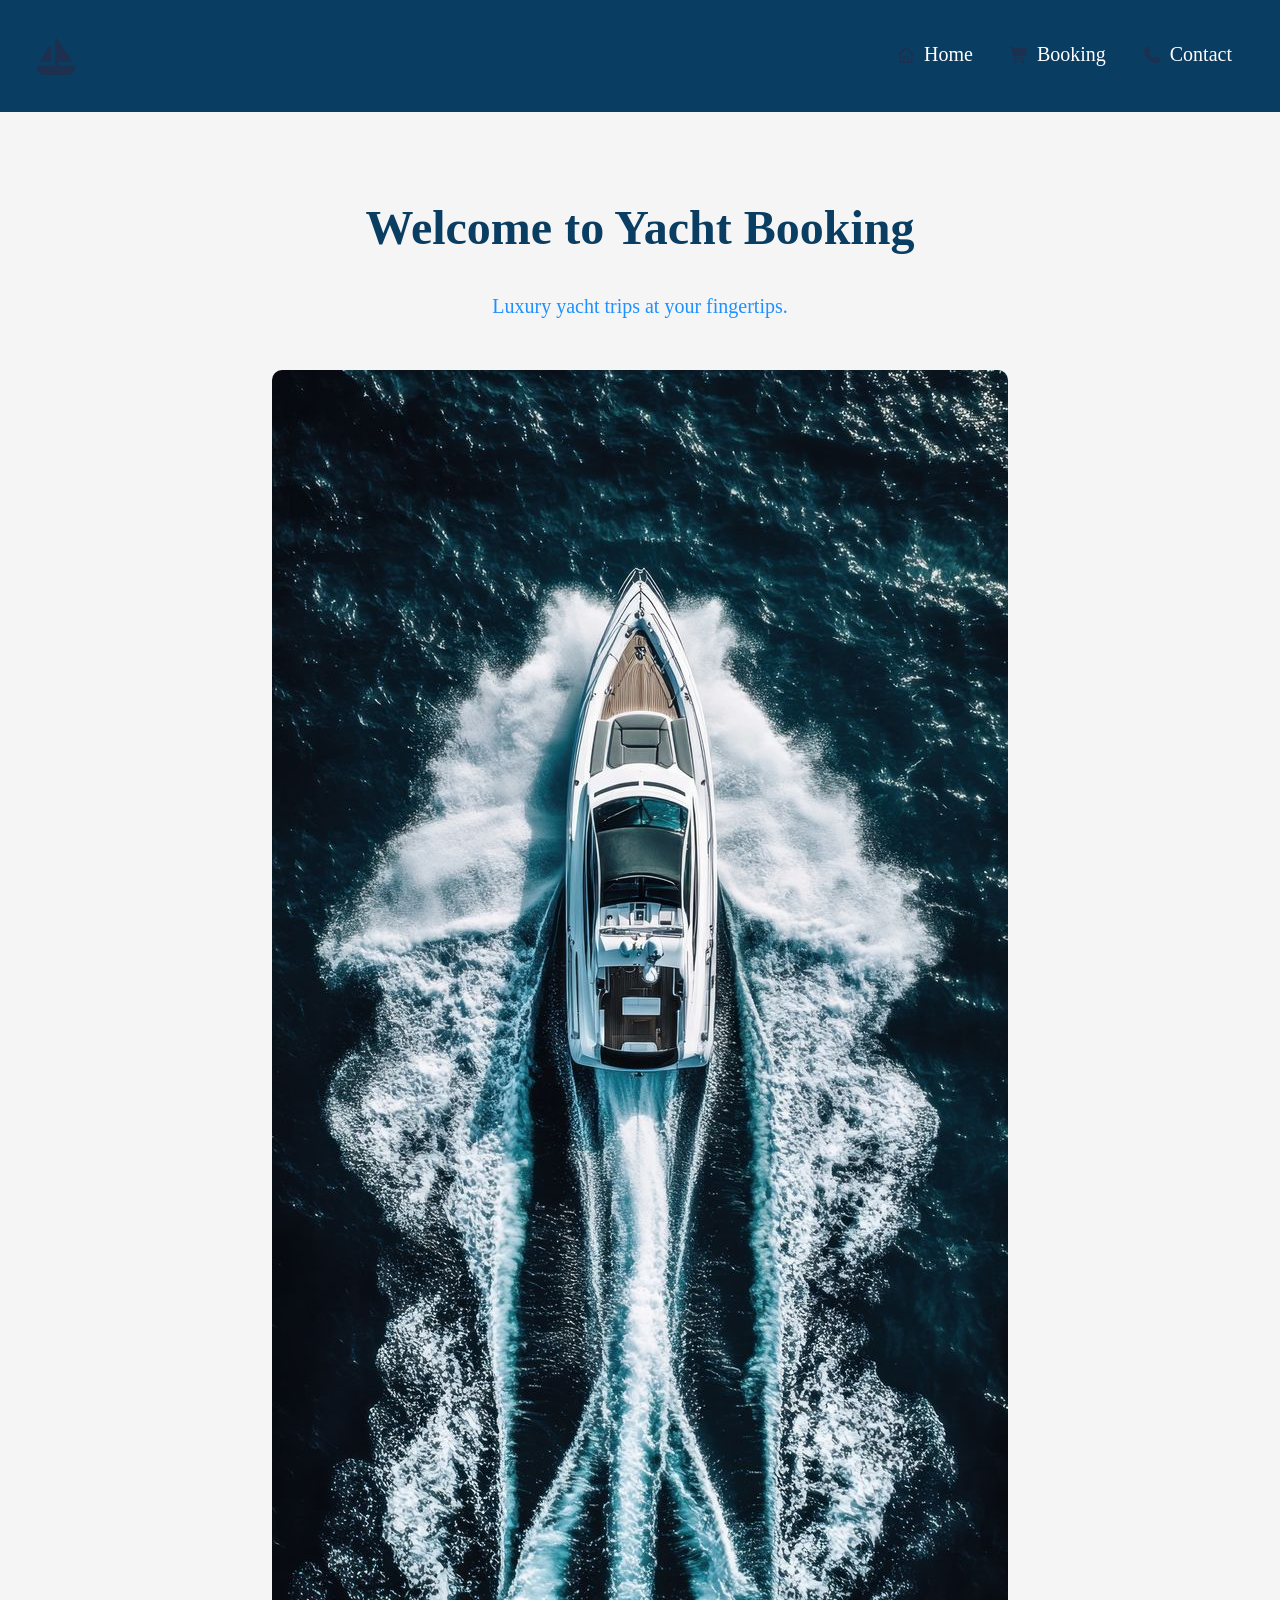
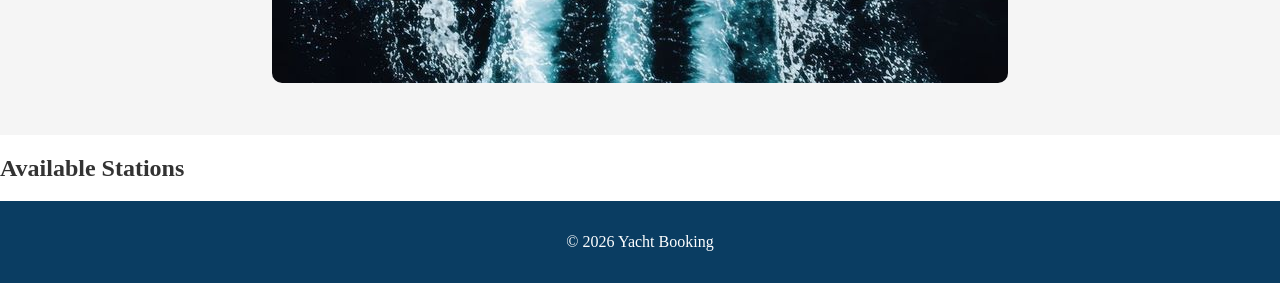
==== pages/index.html @ 6f2e545e "Project structure update: - Created index.html with header, hero, footer - Linked custom fonts, icon" ====
<!--Github link-->

<!doctype html>
<html lang="en">
  <head>
    <meta charset="UTF-8" />
    <meta name="viewport" content="width=device-width, initial-scale=1.0" />
    <title>Yacht Booking</title>
    <!-- სტილები -->
    <link rel="stylesheet" href="../styles/style.css" />
  </head>
  <body>
    <!-- Header -->
    <header>
      <img src="../assets/icons/ship.png" alt="Logo" class="logo" />
      <nav>
        <a href="../pages/home.html"
          ><img src="../assets/icons/home.png" alt="Home" /> Home</a
        >
        <a href="../pages/booking.html"
          ><img src="../assets/icons/cart.png" alt="Booking" /> Booking</a
        >
        <a href="../pages/contact.html"
          ><img src="../assets/icons/phone.png" alt="Contact" /> Contact</a
        >
      </nav>
    </header>

    <!-- Hero Section -->
    <section class="hero">
      <h1>Welcome to Yacht Booking</h1>
      <p>Luxury yacht trips at your fingertips.</p>
      <img src="../assets/images/main.jpg" alt="Yacht Image" />
    </section>

    <!-- API Data Section -->
    <section>
      <h2>Available Stations</h2>
      <ul id="stations-list"></ul>
    </section>

    <!-- Footer -->
    <footer>
      <p>&copy; 2026 Yacht Booking</p>
    </footer>

    <!-- Scripts -->
    <script src="../scripts/app.js" type="module"></script>
  </body>
</html>
---- styles/style.css ----
:root {
  /* ძირითადი ფერები */
  --color-primary: #0a3d62; /* ღრმა ლურჯი - header/nav */
  --color-secondary: #1e90ff; /* ნათელი ლურჯი - ღილაკები, hover */
  --color-accent: #f39c12; /* ოქროსფერი აქცენტები */
  --color-text: #333333; /* ძირითადი ტექსტი */
  --color-bg: #ffffff; /* ფონის ფერი */
  --color-light: #f5f5f5; /* ღია ნაცრისფერი სექციებისთვის */

  /* ზომები */
  --space-s: 1rem; /* 16px */
  --space-m: 2rem; /* 32px */
  --space-l: 3rem; /* 48px */
  --font-s: 1rem; /* 16px */
  --font-m: 1.25rem; /* 20px */
  --font-l: 3rem; /* 48px */
}

body {
  font-family: "Playfair Display", serif;
  background-color: var(--color-bg);
  color: var(--color-text);
  margin: 0;
  padding: 0;
}

/* Header */
header {
  background-color: var(--color-primary);
  color: var(--color-bg);
  display: flex;
  justify-content: space-between;
  align-items: center;
  padding: var(--space-m);
}

header .logo {
  width: 3rem; /* 48px */
  height: auto;
}

nav a {
  margin: 0 var(--space-s);
  text-decoration: none;
  font-size: var(--font-m);
  color: var(--color-bg);
  display: inline-flex;
  align-items: center;
  transition: color 0.3s;
}

nav a img {
  width: 1.25rem; /* 20px */
  height: 1.25rem;
  margin-right: 0.5rem;
}

nav a:hover {
  color: var(--color-accent);
}

/* Hero Section */
.hero {
  background-color: var(--color-light);
  text-align: center;
  padding: var(--space-l) var(--space-m);
}

.hero h1 {
  color: var(--color-primary);
  font-size: var(--font-l);
}

.hero p {
  color: var(--color-secondary);
  font-size: var(--font-m);
}

.hero img {
  max-width: 100%;
  margin-top: var(--space-m);
  border-radius: 0.625rem; /* 10px */
}

/* Footer */
footer {
  background-color: var(--color-primary);
  color: var(--color-bg);
  text-align: center;
  padding: var(--space-s);
  font-size: var(--font-s);
}
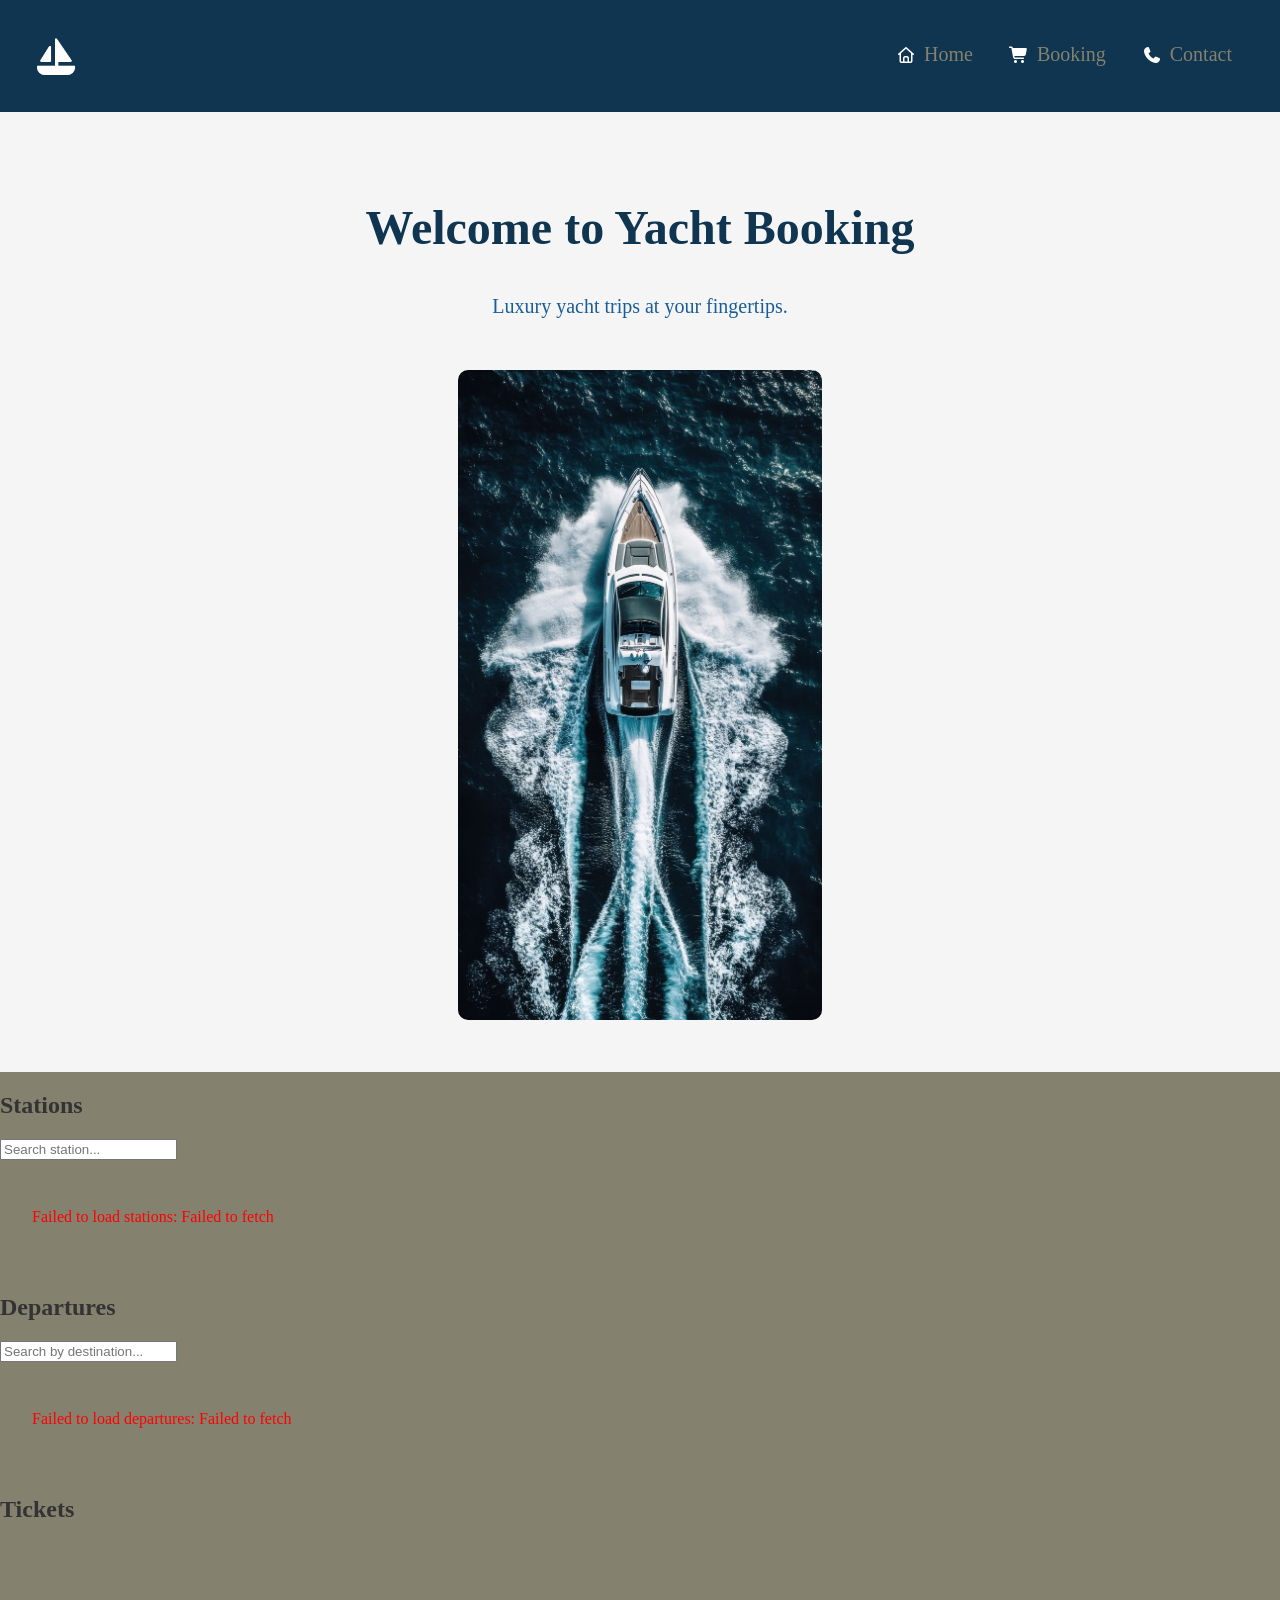
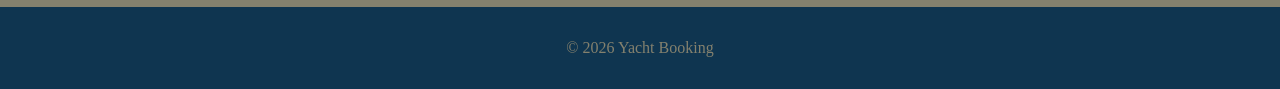
==== commit 0a4c308f: "Updated navigation and page styles: - Changed header background color - Adjusted body background col" ====
--- a/pages/index.html
+++ b/pages/index.html
@@ -1,12 +1,9 @@
-<!--Github link-->
-
 <!doctype html>
 <html lang="en">
   <head>
     <meta charset="UTF-8" />
     <meta name="viewport" content="width=device-width, initial-scale=1.0" />
     <title>Yacht Booking</title>
-    <!-- სტილები -->
     <link rel="stylesheet" href="../styles/style.css" />
   </head>
   <body>
@@ -14,15 +11,15 @@
     <header>
       <img src="../assets/icons/ship.png" alt="Logo" class="logo" />
       <nav>
-        <a href="../pages/home.html"
-          ><img src="../assets/icons/home.png" alt="Home" /> Home</a
-        >
-        <a href="../pages/booking.html"
-          ><img src="../assets/icons/cart.png" alt="Booking" /> Booking</a
-        >
-        <a href="../pages/contact.html"
-          ><img src="../assets/icons/phone.png" alt="Contact" /> Contact</a
-        >
+        <a href="../pages/home.html">
+          <img src="../assets/icons/home.png" alt="Home" /> Home
+        </a>
+        <a href="../pages/booking.html">
+          <img src="../assets/icons/cart.png" alt="Booking" /> Booking
+        </a>
+        <a href="../pages/contact.html">
+          <img src="../assets/icons/phone.png" alt="Contact" /> Contact
+        </a>
       </nav>
     </header>
 
@@ -33,10 +30,32 @@
       <img src="../assets/images/main.jpg" alt="Yacht Image" />
     </section>
 
-    <!-- API Data Section -->
+    <!-- Stations Section -->
     <section>
-      <h2>Available Stations</h2>
-      <ul id="stations-list"></ul>
+      <h2>Stations</h2>
+      <input type="text" id="stationFilter" placeholder="Search station..." />
+      <!-- Dropdown container -->
+      <div id="stationDropdown" class="dropdown"></div>
+      <div class="products stations"></div>
+    </section>
+
+    <!-- Departures Section -->
+    <section>
+      <h2>Departures</h2>
+      <input
+        type="text"
+        id="departureFilter"
+        placeholder="Search by destination..."
+      />
+      <!-- Dropdown container -->
+      <div id="departureDropdown" class="dropdown"></div>
+      <div class="products departures"></div>
+    </section>
+
+    <!-- Tickets Section -->
+    <section>
+      <h2>Tickets</h2>
+      <div class="products tickets"></div>
     </section>
 
     <!-- Footer -->
--- a/styles/style.css
+++ b/styles/style.css
@@ -1,19 +1,18 @@
 :root {
   /* ძირითადი ფერები */
-  --color-primary: #0a3d62; /* ღრმა ლურჯი - header/nav */
-  --color-secondary: #1e90ff; /* ნათელი ლურჯი - ღილაკები, hover */
+  --color-primary: #0f3550; /* ღრმა ლურჯი - header/nav */
+  --color-secondary: #195d98; /* ნათელი ლურჯი - ღილაკები, hover */
   --color-accent: #f39c12; /* ოქროსფერი აქცენტები */
   --color-text: #333333; /* ძირითადი ტექსტი */
-  --color-bg: #ffffff; /* ფონის ფერი */
+  --color-bg: #84816e; /* ფონის ფერი */
   --color-light: #f5f5f5; /* ღია ნაცრისფერი სექციებისთვის */
 
-  /* ზომები */
-  --space-s: 1rem; /* 16px */
-  --space-m: 2rem; /* 32px */
-  --space-l: 3rem; /* 48px */
-  --font-s: 1rem; /* 16px */
-  --font-m: 1.25rem; /* 20px */
-  --font-l: 3rem; /* 48px */
+  --space-s: 1rem;
+  --space-m: 2rem;
+  --space-l: 3rem;
+  --font-s: 1rem;
+  --font-m: 1.25rem;
+  --font-l: 3rem;
 }
 
 body {
@@ -35,8 +34,15 @@
 }
 
 header .logo {
-  width: 3rem; /* 48px */
+  width: 3rem;
   height: auto;
+  filter: brightness(0) invert(1); /* აქ ფერს ცვლის, არ ვიცოდი იუთუბით ვისწავლე -_- */
+}
+
+nav img {
+  width: 20px;
+  height: 20px;
+  filter: brightness(0) invert(1); /* აქ ფერს ცვლის */
 }
 
 nav a {
@@ -50,7 +56,7 @@
 }
 
 nav a img {
-  width: 1.25rem; /* 20px */
+  width: 1.25rem;
   height: 1.25rem;
   margin-right: 0.5rem;
 }
@@ -59,7 +65,7 @@
   color: var(--color-accent);
 }
 
-/* Hero Section */
+/* Hero */
 .hero {
   background-color: var(--color-light);
   text-align: center;
@@ -77,9 +83,62 @@
 }
 
 .hero img {
-  max-width: 100%;
+  max-width: 30%;
   margin-top: var(--space-m);
-  border-radius: 0.625rem; /* 10px */
+  border-radius: 0.625rem;
+}
+
+/* Products & Cards */
+.products {
+  display: grid;
+  grid-template-columns: repeat(auto-fit, minmax(20rem, 1fr));
+  gap: var(--space-m);
+  padding: var(--space-m);
+}
+
+.card {
+  background-color: var(--color-light);
+  border: 1px solid var(--color-primary);
+  border-radius: 0.5rem;
+  padding: var(--space-m);
+  box-shadow: 0 0.5rem 1rem rgba(0, 0, 0, 0.1);
+  transition: transform 0.3s;
+}
+
+.card:hover {
+  transform: translateY(-0.5rem);
+  border-color: var(--color-accent);
+}
+
+.card h3 {
+  color: var(--color-primary);
+  font-size: var(--font-m);
+  margin-bottom: 0.5rem;
+}
+
+.card p {
+  color: var(--color-text);
+  font-size: var(--font-s);
+}
+
+.dropdown {
+  border: 1px solid #ccc;
+  max-height: 200px;
+  overflow-y: auto;
+  background: white;
+  position: absolute;
+  width: 250px;
+  display: none; /* default დამალული */
+}
+
+.dropdown p {
+  padding: 8px;
+  margin: 0;
+  cursor: pointer;
+}
+
+.dropdown p:hover {
+  background: #f0f0f0;
 }
 
 /* Footer */
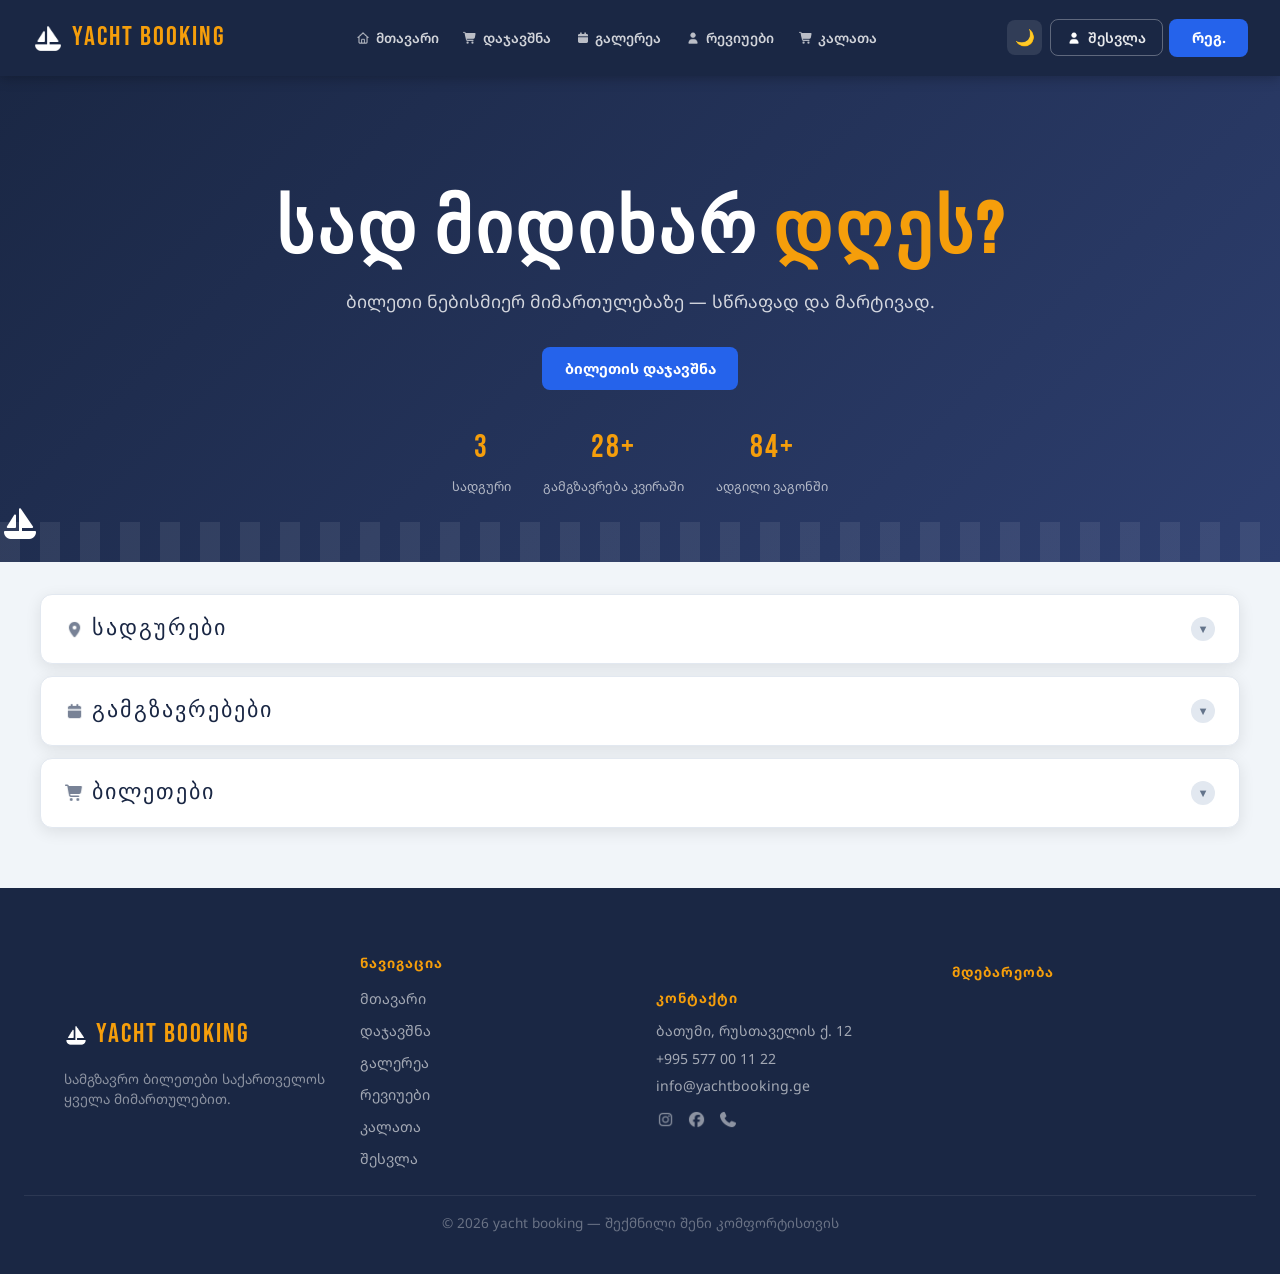
==== commit 879aa5fa: "feat: ship animation with wave effect on hero section" ====
--- a/pages/index.html
+++ b/pages/index.html
@@ -1,69 +1,469 @@
 <!doctype html>
-<html lang="en">
+<html lang="en" data-theme="light">
   <head>
     <meta charset="UTF-8" />
     <meta name="viewport" content="width=device-width, initial-scale=1.0" />
     <title>Yacht Booking</title>
+    <link
+      href="https://fonts.googleapis.com/css2?family=Bebas+Neue&family=Noto+Sans+Georgian:wght@300;400;600;700&display=swap"
+      rel="stylesheet"
+    />
     <link rel="stylesheet" href="../styles/style.css" />
+    <style>
+      .accordion-section {
+        border: 1px solid var(--border);
+        border-radius: 0.75rem;
+        overflow: hidden;
+        margin-bottom: 0.75rem;
+        background: var(--card-bg);
+        box-shadow: var(--shadow);
+        transition: background 0.3s;
+      }
+      .accordion-header {
+        display: flex;
+        align-items: center;
+        justify-content: space-between;
+        padding: 1rem 1.5rem;
+        cursor: pointer;
+        user-select: none;
+      }
+      .accordion-header:hover {
+        background: rgba(37, 99, 235, 0.04);
+      }
+      .accordion-title {
+        font-family: "Bebas Neue", sans-serif;
+        font-size: 1.4rem;
+        letter-spacing: 2px;
+        color: var(--navy);
+        display: flex;
+        align-items: center;
+        gap: 0.5rem;
+      }
+      [data-theme="dark"] .accordion-title {
+        color: var(--accent);
+      }
+      .accordion-title img {
+        width: 1.2rem;
+        height: 1.2rem;
+        opacity: 0.6;
+      }
+      [data-theme="dark"] .accordion-title img {
+        filter: brightness(0) invert(1);
+      }
+      .accordion-arrow {
+        width: 1.5rem;
+        height: 1.5rem;
+        border-radius: 50%;
+        background: var(--border);
+        display: flex;
+        align-items: center;
+        justify-content: center;
+        font-size: 0.7rem;
+        color: var(--text-light);
+        transition:
+          transform 0.3s,
+          background 0.2s;
+        flex-shrink: 0;
+      }
+      .accordion-section.open .accordion-arrow {
+        transform: rotate(180deg);
+        background: var(--blue);
+        color: white;
+      }
+      .accordion-body {
+        display: none;
+        padding: 0 1.5rem 1.5rem;
+        border-top: 1px solid var(--border);
+      }
+      .accordion-section.open .accordion-body {
+        display: block;
+      }
+      .accordion-body .search-wrap {
+        padding-top: 1rem;
+      }
+      .hero-stats {
+        display: flex;
+        gap: 2rem;
+        justify-content: center;
+        flex-wrap: wrap;
+        margin-top: 2rem;
+      }
+      .hero-stat {
+        text-align: center;
+      }
+      .hero-stat-num {
+        font-family: "Bebas Neue", sans-serif;
+        font-size: 2rem;
+        letter-spacing: 2px;
+        color: var(--accent);
+        display: block;
+      }
+      .hero-stat-label {
+        font-size: 0.8rem;
+        color: rgba(255, 255, 255, 0.65);
+      }
+    </style>
   </head>
   <body>
-    <!-- Header -->
     <header>
-      <img src="../assets/icons/ship.png" alt="Logo" class="logo" />
-      <nav>
-        <a href="../pages/home.html">
-          <img src="../assets/icons/home.png" alt="Home" /> Home
+      <div class="header-inner">
+        <a href="../pages/index.html" class="logo">
+          <img src="../assets/icons/ship.png" alt="Logo" class="logo-icon" />
+          <span>yacht booking</span>
         </a>
-        <a href="../pages/booking.html">
-          <img src="../assets/icons/cart.png" alt="Booking" /> Booking
-        </a>
-        <a href="../pages/contact.html">
-          <img src="../assets/icons/phone.png" alt="Contact" /> Contact
-        </a>
-      </nav>
+        <nav id="mainNav">
+          <a href="../pages/index.html"
+            ><img src="../assets/icons/home.png" alt="" />მთავარი</a
+          >
+          <a href="../pages/booking.html"
+            ><img src="../assets/icons/cart.png" alt="" />დაჯავშნა</a
+          >
+          <a href="../pages/gallery.html"
+            ><img src="../assets/icons/calendar-solid.png" alt="" />გალერეა</a
+          >
+          <a href="../pages/reviews.html"
+            ><img src="../assets/icons/user-solid.png" alt="" />რევიუები</a
+          >
+
+          <a href="../pages/cart.html"
+            ><img src="../assets/icons/cart.png" alt="" />კალათა</a
+          >
+        </nav>
+        <div class="header-actions">
+          <button id="themeToggleBtn" class="icon-btn" title="თემის შეცვლა">
+            <span id="themeIcon">🌙</span>
+          </button>
+          <div id="authBlock">
+            <div id="guestBtns">
+              <button class="btn-outline" id="openLoginBtn">
+                <img
+                  src="../assets/icons/user-solid.png"
+                  alt=""
+                  class="btn-icon"
+                />შესვლა
+              </button>
+              <button class="btn-main" id="openRegisterBtn">რეგ.</button>
+            </div>
+            <div id="userInfo" class="hidden">
+              <span id="welcomeMsg" class="welcome-text"></span>
+              <button class="btn-outline small" id="logoutBtn">გასვლა</button>
+            </div>
+          </div>
+          <button class="burger" id="burgerBtn" aria-label="მენიუ">
+            <img
+              src="../assets/icons/bars-solid.png"
+              alt="menu"
+              class="burger-icon"
+            />
+          </button>
+        </div>
+      </div>
+      <div class="mobile-nav" id="mobileNav">
+        <a href="../pages/index.html" class="mob-link"
+          ><img src="../assets/icons/home.png" alt="" />მთავარი</a
+        >
+        <a href="../pages/booking.html" class="mob-link"
+          ><img src="../assets/icons/cart.png" alt="" />დაჯავშნა</a
+        >
+        <a href="../pages/gallery.html" class="mob-link"
+          ><img src="../assets/icons/calendar-solid.png" alt="" />გალერეა</a
+        >
+        <a href="../pages/reviews.html" class="mob-link"
+          ><img src="../assets/icons/user-solid.png" alt="" />რევიუები</a
+        >
+
+        <a href="../pages/cart.html" class="mob-link"
+          ><img src="../assets/icons/cart.png" alt="" />კალათა</a
+        >
+        <a href="../pages/login.html" class="mob-link"
+          ><img src="../assets/icons/user-solid.png" alt="" />შესვლა</a
+        >
+      </div>
     </header>
 
-    <!-- Hero Section -->
+    <!-- AUTH MODAL -->
+    <div class="modal-overlay hidden" id="authModal">
+      <div class="modal">
+        <button class="modal-close" id="closeModalBtn">
+          <img src="../assets/icons/x-solid.png" alt="close" />
+        </button>
+        <div class="modal-tabs">
+          <button class="tab-btn active" id="tabLogin">შესვლა</button>
+          <button class="tab-btn" id="tabRegister">რეგისტრაცია</button>
+        </div>
+        <div id="loginForm" class="auth-form">
+          <h2>კეთილი იყოს შენი დაბრუნება</h2>
+          <div class="form-group">
+            <label>ელ-ფოსტა</label>
+            <input
+              type="email"
+              id="login-email"
+              placeholder="email@example.com"
+              required
+            />
+          </div>
+          <div class="form-group">
+            <label>პაროლი</label>
+            <input
+              type="password"
+              id="login-password"
+              placeholder="••••••••"
+              required
+            />
+          </div>
+          <button class="btn-main full-width" id="loginSubmitBtn">
+            შესვლა
+          </button>
+          <div id="loginMsg" class="auth-msg hidden"></div>
+        </div>
+        <div id="registerForm" class="auth-form hidden">
+          <h2>ახალი ანგარიში</h2>
+          <div class="form-group">
+            <label>სახელი</label>
+            <input
+              type="text"
+              id="reg-name"
+              placeholder="გიორგი"
+              required
+              minlength="2"
+            />
+          </div>
+          <div class="form-group">
+            <label>გვარი</label>
+            <input
+              type="text"
+              id="reg-surname"
+              placeholder="ბაგრატიონი"
+              required
+              minlength="2"
+            />
+          </div>
+          <div class="form-group">
+            <label>ელ-ფოსტა</label>
+            <input
+              type="email"
+              id="reg-email"
+              placeholder="email@example.com"
+              required
+            />
+          </div>
+          <div class="form-group">
+            <label>პაროლი</label>
+            <input
+              type="password"
+              id="reg-password"
+              placeholder="მინ. 6 სიმბოლო"
+              required
+              minlength="6"
+            />
+          </div>
+          <button class="btn-main full-width" id="registerSubmitBtn">
+            რეგისტრაცია
+          </button>
+          <div id="registerMsg" class="auth-msg hidden"></div>
+        </div>
+      </div>
+    </div>
+
+    <!-- HERO -->
     <section class="hero">
-      <h1>Welcome to Yacht Booking</h1>
-      <p>Luxury yacht trips at your fingertips.</p>
-      <img src="../assets/images/main.jpg" alt="Yacht Image" />
+      <div class="hero-content">
+        <h1>სად მიდიხარ <span class="accent">დღეს?</span></h1>
+        <p>ბილეთი ნებისმიერ მიმართულებაზე — სწრაფად და მარტივად.</p>
+        <a href="../pages/booking.html" class="btn-main">ბილეთის დაჯავშნა</a>
+        <div class="hero-stats">
+          <div class="hero-stat">
+            <span class="hero-stat-num">3</span>
+            <span class="hero-stat-label">სადგური</span>
+          </div>
+          <div class="hero-stat">
+            <span class="hero-stat-num">28+</span>
+            <span class="hero-stat-label">გამგზავრება კვირაში</span>
+          </div>
+          <div class="hero-stat">
+            <span class="hero-stat-num">84+</span>
+            <span class="hero-stat-label">ადგილი ვაგონში</span>
+          </div>
+        </div>
+      </div>
+      <div class="sea-track">
+        <div class="waves-bg"></div>
+        <div class="ship-anim">
+          <img src="../assets/icons/ship.png" alt="ship" class="ship-img" />
+        </div>
+      </div>
     </section>
 
-    <!-- Stations Section -->
-    <section>
-      <h2>Stations</h2>
-      <input type="text" id="stationFilter" placeholder="Search station..." />
-      <!-- Dropdown container -->
-      <div id="stationDropdown" class="dropdown"></div>
-      <div class="products stations"></div>
+    <!-- ACCORDION SECTIONS -->
+    <section class="section" style="padding-top: 2rem; padding-bottom: 3rem">
+      <div class="section-inner">
+        <!-- სადგურები -->
+        <div class="accordion-section" id="acc-stations">
+          <div class="accordion-header" data-target="acc-stations">
+            <div class="accordion-title">
+              <img
+                src="../assets/icons/location-dot-solid.png"
+                alt=""
+              />სადგურები
+            </div>
+            <div class="accordion-arrow">▼</div>
+          </div>
+          <div class="accordion-body" id="stations">
+            <div class="search-wrap">
+              <input
+                type="text"
+                id="stationFilter"
+                placeholder="სადგურის ძებნა..."
+                autocomplete="off"
+              />
+              <div id="stationDropdown" class="dropdown"></div>
+            </div>
+            <div class="products stations"></div>
+          </div>
+        </div>
+
+        <!-- გამგზავრებები -->
+        <div class="accordion-section" id="acc-departures">
+          <div class="accordion-header" data-target="acc-departures">
+            <div class="accordion-title">
+              <img
+                src="../assets/icons/calendar-solid.png"
+                alt=""
+              />გამგზავრებები
+            </div>
+            <div class="accordion-arrow">▼</div>
+          </div>
+          <div class="accordion-body" id="departures">
+            <div class="search-wrap">
+              <input
+                type="text"
+                id="departureFilter"
+                placeholder="დანიშნულების ძებნა..."
+                autocomplete="off"
+              />
+              <button id="filterDepartureBtn" class="btn-search">
+                <img src="../assets/icons/search.png" alt="search" />
+              </button>
+              <div id="departureDropdown" class="dropdown"></div>
+            </div>
+            <div class="products departures"></div>
+          </div>
+        </div>
+
+        <!-- ბილეთები -->
+        <div class="accordion-section" id="acc-tickets">
+          <div class="accordion-header" data-target="acc-tickets">
+            <div class="accordion-title">
+              <img src="../assets/icons/cart.png" alt="" />ბილეთები
+            </div>
+            <div class="accordion-arrow">▼</div>
+          </div>
+          <div class="accordion-body" id="tickets">
+            <div class="search-wrap">
+              <input
+                type="text"
+                id="ticketFilter"
+                placeholder="ბილეთის ძებნა ელ-ფოსტით..."
+                autocomplete="off"
+              />
+              <div id="ticketsDropdown" class="dropdown"></div>
+            </div>
+            <div class="products tickets"></div>
+          </div>
+        </div>
+      </div>
     </section>
 
-    <!-- Departures Section -->
-    <section>
-      <h2>Departures</h2>
-      <input
-        type="text"
-        id="departureFilter"
-        placeholder="Search by destination..."
-      />
-      <!-- Dropdown container -->
-      <div id="departureDropdown" class="dropdown"></div>
-      <div class="products departures"></div>
-    </section>
-
-    <!-- Tickets Section -->
-    <section>
-      <h2>Tickets</h2>
-      <div class="products tickets"></div>
-    </section>
-
-    <!-- Footer -->
+    <!-- FOOTER -->
     <footer>
-      <p>&copy; 2026 Yacht Booking</p>
+      <div class="footer-inner">
+        <div class="footer-col">
+          <div class="logo footer-logo-wrap">
+            <img
+              src="../assets/icons/ship.png"
+              alt=""
+              class="logo-icon footer-logo"
+            />
+            <span>yacht booking</span>
+          </div>
+          <p class="footer-desc">
+            სამგზავრო ბილეთები საქართველოს ყველა მიმართულებით.
+          </p>
+        </div>
+        <div class="footer-col">
+          <h4 class="footer-heading">ნავიგაცია</h4>
+          <ul class="footer-links">
+            <li><a href="../pages/index.html">მთავარი</a></li>
+            <li><a href="../pages/booking.html">დაჯავშნა</a></li>
+            <li><a href="../pages/gallery.html">გალერეა</a></li>
+            <li><a href="../pages/reviews.html">რევიუები</a></li>
+
+            <li><a href="../pages/cart.html">კალათა</a></li>
+            <li><a href="../pages/login.html">შესვლა</a></li>
+          </ul>
+        </div>
+        <div class="footer-col">
+          <h4 class="footer-heading">კონტაქტი</h4>
+          <p class="footer-contact">ბათუმი, რუსთაველის ქ. 12</p>
+          <p class="footer-contact">+995 577 00 11 22</p>
+          <p class="footer-contact">info@yachtbooking.ge</p>
+          <div class="footer-social">
+            <a href="#"
+              ><img
+                src="../assets/icons/instagram-brands-solid.png"
+                alt="instagram"
+            /></a>
+            <a href="#"
+              ><img
+                src="../assets/icons/facebook-brands-solid.png"
+                alt="facebook"
+            /></a>
+            <a href="#"><img src="../assets/icons/phone.png" alt="phone" /></a>
+          </div>
+        </div>
+        <div class="footer-col">
+          <h4 class="footer-heading">მდებარეობა</h4>
+          <div class="footer-map">
+            <iframe
+              src="https://www.google.com/maps/embed?pb=!1m18!1m12!1m3!1d2990.123456789!2d41.6168!3d41.6427!2m3!1f0!2f0!3f0!3m2!1i1024!2i768!4f13.1!3m3!1m2!1s0x4057585f2b5c7c3f%3A0x1234567890abcdef!2z4YOT4YOU4YOQ4YOb4YOj4YOX4YOk4YOQIOGDpeGDlOGDmuGDmA!5e0!3m2!1ska!2sge!4v1234567890"
+              width="100%"
+              height="160"
+              style="border: 0; border-radius: 0.5rem"
+              allowfullscreen=""
+              loading="lazy"
+              referrerpolicy="no-referrer-when-downgrade"
+            ></iframe>
+          </div>
+        </div>
+      </div>
+      <div class="footer-bottom">
+        <p>© 2026 yacht booking — შექმნილი შენი კომფორტისთვის</p>
+      </div>
     </footer>
 
-    <!-- Scripts -->
     <script src="../scripts/app.js" type="module"></script>
+    <script>
+      // Accordion
+      document.querySelectorAll(".accordion-header").forEach((h) => {
+        h.addEventListener("click", () => {
+          const id = h.dataset.target;
+          const sec = document.getElementById(id);
+          const wasOpen = sec.classList.contains("open");
+          document
+            .querySelectorAll(".accordion-section")
+            .forEach((s) => s.classList.remove("open"));
+          if (!wasOpen) sec.classList.add("open");
+        });
+      });
+      // hash-ით გახსნა (#stations, #departures)
+      const hash = window.location.hash.replace("#", "");
+      if (hash) {
+        const t = document.getElementById(`acc-${hash}`);
+        if (t) {
+          t.classList.add("open");
+          setTimeout(() => t.scrollIntoView({ behavior: "smooth" }), 150);
+        }
+      }
+    </script>
   </body>
 </html>
--- a/styles/style.css
+++ b/styles/style.css
@@ -1,151 +1,1661 @@
+/* #region VARIABLES & THEMES */
+/* CSS VARIABLES - light theme (default)
+   data-theme="dark" ატრიბუტი html-ზე dark theme-ია*/
 :root {
-  /* ძირითადი ფერები */
-  --color-primary: #0f3550; /* ღრმა ლურჯი - header/nav */
-  --color-secondary: #195d98; /* ნათელი ლურჯი - ღილაკები, hover */
-  --color-accent: #f39c12; /* ოქროსფერი აქცენტები */
-  --color-text: #333333; /* ძირითადი ტექსტი */
-  --color-bg: #84816e; /* ფონის ფერი */
-  --color-light: #f5f5f5; /* ღია ნაცრისფერი სექციებისთვის */
-
-  --space-s: 1rem;
-  --space-m: 2rem;
-  --space-l: 3rem;
-  --font-s: 1rem;
-  --font-m: 1.25rem;
-  --font-l: 3rem;
-}
-
-body {
-  font-family: "Playfair Display", serif;
-  background-color: var(--color-bg);
-  color: var(--color-text);
+  --navy: #1a2744;
+  --blue: #2563eb;
+  --blue-dark: #1d4ed8;
+  --accent: #f59e0b;
+  --red: #ef4444;
+  --bg: #f1f5f9;
+  --bg-alt: #ffffff;
+  --card-bg: #ffffff;
+  --text: #1e293b;
+  --text-light: #64748b;
+  --border: #e2e8f0;
+  --shadow: 0 4px 16px rgba(0, 0, 0, 0.09);
+  --header-bg: #1a2744;
+  --header-text: #ffffff;
+  --input-bg: #ffffff;
+}
+
+/* Dark theme: html[data-theme="dark"] ყველა ვარიაბელს ხელახლა განსაზღვრავს */
+[data-theme="dark"] {
+  --bg: #0f172a;
+  --bg-alt: #1e293b;
+  --card-bg: #1e293b;
+  --text: #e2e8f0;
+  --text-light: #94a3b8;
+  --border: #334155;
+  --shadow: 0 4px 16px rgba(0, 0, 0, 0.35);
+  --header-bg: #0f172a;
+  --header-text: #e2e8f0;
+  --input-bg: #1e293b;
+}
+/* #endregion VARIABLES & THEMES */
+
+/* #region RESET & BASE */
+*,
+*::before,
+*::after {
+  box-sizing: border-box;
   margin: 0;
   padding: 0;
 }
 
-/* Header */
+html {
+  scroll-behavior: smooth;
+  overflow-x: hidden;
+}
+
+body {
+  font-family: "Noto Sans Georgian", sans-serif;
+  background: var(--bg);
+  color: var(--text);
+  font-size: 1rem;
+  line-height: 1.6;
+  transition:
+    background 0.3s,
+    color 0.3s;
+  width: 100%;
+  max-width: 100%;
+  overflow-x: hidden;
+  /* fixed header-ის გამო - კონტენტი header-ქვემოთ იწყება */
+  padding-top: 4rem;
+}
+/* #endregion RESET & BASE */
+
+/* #region HEADER */
 header {
-  background-color: var(--color-primary);
-  color: var(--color-bg);
+  background: var(--header-bg);
+  position: fixed;
+  top: 0;
+  left: 0;
+  right: 0;
+  width: 100%;
+  z-index: 100;
+  box-shadow: 0 2px 12px rgba(0, 0, 0, 0.25);
+  transition: background 0.3s;
+}
+
+.header-inner {
+  width: 100%;
+  max-width: none;
+  margin: 0 auto;
+  padding: 1rem 2rem;
   display: flex;
   justify-content: space-between;
   align-items: center;
-  padding: var(--space-m);
-}
-
-header .logo {
-  width: 3rem;
+  gap: 2rem;
+}
+
+/* ლოგო */
+.logo {
+  display: flex;
+  align-items: center;
+  gap: 0.5rem;
+  font-family: "Bebas Neue", sans-serif;
+  font-size: 1.7rem;
+  color: var(--accent);
+  letter-spacing: 2px;
+  text-decoration: none;
+}
+
+.logo-icon {
+  width: 2rem;
+  height: 2rem;
+  /* icon-ებია თეთრ/მუქ ფონზე - brightness filter-ით ვაქცევთ თეთრად */
+  filter: brightness(0) invert(1);
+}
+
+/* ნავიგაცია */
+nav {
+  display: flex;
+  gap: 0.25rem;
+  align-items: center;
+  flex: 1;
+  justify-content: center;
+}
+
+nav a {
+  display: inline-flex;
+  align-items: center;
+  gap: 0.35rem;
+  color: rgba(255, 255, 255, 0.8);
+  text-decoration: none;
+  padding: 0.45rem 0.65rem;
+  border-radius: 6px;
+  font-size: 0.85rem;
+  font-weight: 600;
+  white-space: nowrap;
+  transition:
+    background 0.2s,
+    color 0.2s;
+}
+
+nav a img {
+  width: 14px;
+  height: 14px;
+  filter: brightness(0) invert(1);
+  opacity: 0.7;
+}
+
+nav a:hover {
+  background: rgba(255, 255, 255, 0.1);
+  color: var(--accent);
+}
+
+nav a:hover img {
+  opacity: 1;
+  filter: brightness(0) saturate(100%) invert(70%) sepia(80%) hue-rotate(0deg);
+}
+
+/* ჰედერის მარჯვენა ბლოკი */
+.header-actions {
+  display: flex;
+  align-items: center;
+  gap: 0.5rem;
+}
+
+/* თემის ღილაკი */
+.icon-btn {
+  background: rgba(255, 255, 255, 0.1);
+  border: none;
+  border-radius: 8px;
+  width: 2.2rem;
+  height: 2.2rem;
+  font-size: 1rem;
+  cursor: pointer;
+  transition: background 0.2s;
+  display: flex;
+  align-items: center;
+  justify-content: center;
+}
+
+.icon-btn:hover {
+  background: rgba(255, 255, 255, 0.2);
+}
+
+/* Auth ბლოკი */
+#guestBtns,
+#userInfo {
+  display: flex;
+  align-items: center;
+  gap: 0.4rem;
+}
+
+.welcome-text {
+  color: rgba(255, 255, 255, 0.85);
+  font-size: 0.85rem;
+  font-weight: 600;
+}
+
+/* ჰამბურგერი - default hidden, მობილურზე ჩნდება */
+.burger {
+  display: none;
+  background: rgba(255, 255, 255, 0.1);
+  border: none;
+  border-radius: 6px;
+  padding: 0.4rem;
+  cursor: pointer;
+}
+
+.burger-icon {
+  width: 1.2rem;
+  height: 1.2rem;
+  filter: brightness(0) invert(1);
+}
+
+/* მობილური მენიუ */
+.mobile-nav {
+  display: none;
+  flex-direction: column;
+  background: var(--header-bg);
+  padding: 0 1.5rem 1rem;
+  border-top: 1px solid rgba(255, 255, 255, 0.08);
+  transition: background 0.3s;
+}
+
+.mobile-nav.open {
+  display: flex;
+}
+
+.mob-link {
+  display: flex;
+  align-items: center;
+  gap: 0.5rem;
+  color: rgba(255, 255, 255, 0.8);
+  text-decoration: none;
+  padding: 0.6rem 0;
+  border-bottom: 1px solid rgba(255, 255, 255, 0.07);
+  font-weight: 600;
+  font-size: 0.9rem;
+}
+
+.mob-link img {
+  width: 14px;
+  filter: brightness(0) invert(1);
+  opacity: 0.7;
+}
+/* #endregion HEADER */
+
+/* #region BUTTONS */
+.btn-main {
+  display: inline-flex;
+  align-items: center;
+  gap: 0.4rem;
+  background: var(--blue);
+  color: white;
+  padding: 0.6rem 1.4rem;
+  border-radius: 8px;
+  font-family: "Noto Sans Georgian", sans-serif;
+  font-size: 0.9rem;
+  font-weight: 700;
+  border: none;
+  cursor: pointer;
+  text-decoration: none;
+  transition:
+    background 0.2s,
+    transform 0.15s;
+}
+
+.btn-main:hover {
+  background: var(--blue-dark);
+  transform: translateY(-1px);
+}
+
+.btn-outline {
+  display: inline-flex;
+  align-items: center;
+  gap: 0.4rem;
+  background: transparent;
+  color: rgba(255, 255, 255, 0.9);
+  padding: 0.5rem 1rem;
+  border-radius: 8px;
+  border: 1px solid rgba(255, 255, 255, 0.3);
+  font-family: "Noto Sans Georgian", sans-serif;
+  font-size: 0.88rem;
+  font-weight: 600;
+  cursor: pointer;
+  transition: background 0.2s;
+}
+
+.btn-outline:hover {
+  background: rgba(255, 255, 255, 0.1);
+}
+
+.btn-outline.small {
+  padding: 0.35rem 0.75rem;
+  font-size: 0.8rem;
+}
+
+.btn-secondary {
+  display: inline-flex;
+  align-items: center;
+  gap: 0.4rem;
+  background: var(--accent);
+  color: var(--navy);
+  padding: 0.6rem 1.4rem;
+  border-radius: 8px;
+  font-family: "Noto Sans Georgian", sans-serif;
+  font-size: 0.9rem;
+  font-weight: 700;
+  border: none;
+  cursor: pointer;
+  transition:
+    opacity 0.2s,
+    transform 0.15s;
+}
+
+.btn-secondary:hover {
+  opacity: 0.85;
+  transform: translateY(-1px);
+}
+
+.btn-danger {
+  display: inline-flex;
+  align-items: center;
+  gap: 0.4rem;
+  background: var(--red);
+  color: white;
+  padding: 0.6rem 1.4rem;
+  border-radius: 8px;
+  font-family: "Noto Sans Georgian", sans-serif;
+  font-size: 0.9rem;
+  font-weight: 700;
+  border: none;
+  cursor: pointer;
+  transition:
+    opacity 0.2s,
+    transform 0.15s;
+}
+
+.btn-danger:hover {
+  opacity: 0.85;
+  transform: translateY(-1px);
+}
+
+/* საძებნი ღილაკი - icon-only */
+.btn-search {
+  background: var(--blue);
+  border: none;
+  border-radius: 8px;
+  padding: 0.55rem 0.75rem;
+  cursor: pointer;
+  display: flex;
+  align-items: center;
+  transition: background 0.2s;
+}
+
+.btn-search img {
+  width: 1rem;
+  height: 1rem;
+  filter: brightness(0) invert(1); /* თეთრი icon */
+}
+
+.btn-search:hover {
+  background: var(--blue-dark);
+}
+
+/* ღილაკების icon სიზი */
+.btn-icon {
+  width: 14px;
+  height: 14px;
+  filter: brightness(0) invert(1);
+}
+
+.full-width {
+  width: 100%;
+  justify-content: center;
+}
+/* #endregion BUTTONS */
+
+/* #region AUTH MODAL */
+.modal-overlay {
+  position: fixed;
+  inset: 0; /* top/right/bottom/left: 0 */
+  background: rgba(0, 0, 0, 0.55);
+  z-index: 200;
+  display: flex;
+  align-items: center;
+  justify-content: center;
+  padding: 1rem;
+  backdrop-filter: blur(3px);
+}
+
+.modal-overlay.hidden {
+  display: none;
+}
+
+.modal {
+  background: var(--card-bg);
+  border-radius: 16px;
+  padding: 2rem;
+  width: 100%;
+  max-width: 420px;
+  position: relative;
+  box-shadow: 0 20px 60px rgba(0, 0, 0, 0.3);
+  transition: background 0.3s;
+}
+
+.modal-close {
+  position: absolute;
+  top: 1rem;
+  right: 1rem;
+  background: none;
+  border: none;
+  cursor: pointer;
+  opacity: 0.5;
+  transition: opacity 0.2s;
+}
+
+.modal-close:hover {
+  opacity: 1;
+}
+.modal-close img {
+  width: 1rem;
+  height: 1rem;
+}
+
+/* ტაბ ღილაკები მოდალში */
+.modal-tabs {
+  display: flex;
+  gap: 0.5rem;
+  margin-bottom: 1.5rem;
+}
+
+.tab-btn {
+  flex: 1;
+  padding: 0.6rem;
+  border: 2px solid var(--border);
+  border-radius: 8px;
+  background: transparent;
+  color: var(--text-light);
+  font-family: "Noto Sans Georgian", sans-serif;
+  font-size: 0.9rem;
+  font-weight: 700;
+  cursor: pointer;
+  transition: all 0.2s;
+}
+
+/* active ტაბი ლურჯი ბორდერი */
+.tab-btn.active {
+  border-color: var(--blue);
+  color: var(--blue);
+  background: rgba(37, 99, 235, 0.06);
+}
+
+.auth-form h2 {
+  font-size: 1.3rem;
+  margin-bottom: 1.25rem;
+  color: var(--text);
+}
+/* #endregion AUTH MODAL */
+
+/* #region HERO */
+.hero {
+  background: linear-gradient(135deg, var(--navy) 0%, #2d3e6e 100%);
+  color: white;
+  text-align: center;
+  padding: 8rem 1.5rem 4rem;
+  position: relative;
+  overflow: hidden;
+}
+
+.hero-content {
+  max-width: none;
+  width: 100%;
+}
+
+.hero h1 {
+  font-family: "Bebas Neue", sans-serif;
+  font-size: clamp(2.5rem, 6vw, 4.5rem);
+  letter-spacing: 3px;
+  line-height: 1.1;
+  margin-bottom: 1rem;
+}
+
+.accent {
+  color: var(--accent);
+}
+
+.hero p {
+  font-size: 1.1rem;
+  opacity: 0.8;
+  margin-bottom: 2rem;
+}
+
+/* ზღვის ანიმაცია hero-ს ბოლოში */
+.sea-track {
+  position: absolute;
+  bottom: 0;
+  left: 0;
+  width: 100%;
+  height: 60px;
+  overflow: hidden;
+}
+
+/* ტალღების ეფექტი CSS-ით */
+.waves-bg {
+  position: absolute;
+  bottom: 0;
+  width: 200%;
+  height: 40px;
+  background: repeating-linear-gradient(
+    90deg,
+    rgba(255, 255, 255, 0.08) 0px,
+    rgba(255, 255, 255, 0.08) 20px,
+    transparent 20px,
+    transparent 40px
+  );
+  animation: waveMove 4s linear infinite;
+}
+
+@keyframes waveMove {
+  from {
+    transform: translateX(0);
+  }
+  to {
+    transform: translateX(-50%);
+  }
+}
+
+/* გემი - ship.png ფაილი, მოძრაობს მარცხნიდან მარჯვნივ */
+.ship-anim {
+  position: absolute;
+  bottom: 12px;
+  animation: shipSail 20s linear infinite;
+}
+
+.ship-img {
+  width: 2.5rem;
   height: auto;
-  filter: brightness(0) invert(1); /* აქ ფერს ცვლის, არ ვიცოდი იუთუბით ვისწავლე -_- */
-}
-
-nav img {
-  width: 20px;
-  height: 20px;
-  filter: brightness(0) invert(1); /* აქ ფერს ცვლის */
-}
-
-nav a {
-  margin: 0 var(--space-s);
-  text-decoration: none;
-  font-size: var(--font-m);
-  color: var(--color-bg);
-  display: inline-flex;
-  align-items: center;
-  transition: color 0.3s;
-}
-
-nav a img {
-  width: 1.25rem;
-  height: 1.25rem;
-  margin-right: 0.5rem;
-}
-
-nav a:hover {
-  color: var(--color-accent);
-}
-
-/* Hero */
-.hero {
-  background-color: var(--color-light);
-  text-align: center;
-  padding: var(--space-l) var(--space-m);
-}
-
-.hero h1 {
-  color: var(--color-primary);
-  font-size: var(--font-l);
-}
-
-.hero p {
-  color: var(--color-secondary);
-  font-size: var(--font-m);
-}
-
-.hero img {
-  max-width: 30%;
-  margin-top: var(--space-m);
-  border-radius: 0.625rem;
-}
-
-/* Products & Cards */
+  filter: brightness(0) invert(1); /* თეთრი გემი ბნელ ფონზე */
+  /* ოდნავი ტივტივი */
+  animation: shipBob 2s ease-in-out infinite;
+}
+
+@keyframes shipSail {
+  from {
+    left: -5rem;
+  }
+  to {
+    left: 100%;
+  }
+}
+
+@keyframes shipBob {
+  0%,
+  100% {
+    transform: translateY(0);
+  }
+  50% {
+    transform: translateY(-4px);
+  }
+}
+/* #endregion HERO */
+
+/* #region SECTIONS & TYPOGRAPHY */
+.section {
+  padding: 4rem 1.5rem;
+  transition: background 0.3s;
+}
+.alt-bg {
+  background: var(--bg-alt);
+}
+
+.section-inner {
+  max-width: 1200px;
+  margin: 0 auto;
+}
+
+.section-title {
+  display: flex;
+  align-items: center;
+  gap: 0.6rem;
+  font-family: "Bebas Neue", sans-serif;
+  font-size: 2.2rem;
+  letter-spacing: 2px;
+  color: var(--navy);
+  margin-bottom: 1.5rem;
+  border-left: 5px solid var(--accent);
+  padding-left: 0.75rem;
+}
+
+/* dark mode-ში section title ღია */
+[data-theme="dark"] .section-title {
+  color: var(--accent);
+}
+
+.title-icon {
+  width: 1.4rem;
+  height: 1.4rem;
+  /* dark mode-ზეც კარგად გამოჩნდეს */
+  filter: opacity(0.7);
+}
+
+[data-theme="dark"] .title-icon {
+  filter: brightness(0) invert(1) opacity(0.6);
+}
+/* #endregion SECTIONS & TYPOGRAPHY */
+
+/* #region SEARCH & DROPDOWN */
+.search-wrap {
+  position: relative;
+  display: flex;
+  gap: 0.5rem;
+  align-items: center;
+  margin-bottom: 1.5rem;
+  flex-wrap: wrap;
+}
+
+.search-wrap input {
+  padding: 0.65rem 1rem;
+  border: 2px solid var(--border);
+  border-radius: 8px;
+  font-family: "Noto Sans Georgian", sans-serif;
+  font-size: 0.95rem;
+  width: 280px;
+  background: var(--input-bg);
+  color: var(--text);
+  outline: none;
+  transition:
+    border 0.2s,
+    background 0.3s,
+    color 0.3s;
+}
+
+.search-wrap input:focus {
+  border-color: var(--blue);
+}
+
+.dropdown {
+  position: absolute;
+  top: calc(100% + 4px);
+  left: 0;
+  z-index: 50;
+  background: var(--card-bg);
+  border: 1px solid var(--border);
+  border-radius: 8px;
+  box-shadow: var(--shadow);
+  width: 280px;
+  max-height: 220px;
+  overflow-y: auto;
+  display: none;
+  transition: background 0.3s;
+}
+
+.dropdown p {
+  padding: 0.6rem 1rem;
+  margin: 0;
+  cursor: pointer;
+  font-size: 0.9rem;
+  color: var(--text);
+  border-bottom: 1px solid var(--border);
+  transition: background 0.15s;
+}
+
+.dropdown p:last-child {
+  border-bottom: none;
+}
+
+.dropdown p:hover {
+  background: rgba(37, 99, 235, 0.08);
+  color: var(--blue);
+}
+/* #endregion SEARCH & DROPDOWN */
+
+/* #region CARDS */
 .products {
   display: grid;
-  grid-template-columns: repeat(auto-fit, minmax(20rem, 1fr));
-  gap: var(--space-m);
-  padding: var(--space-m);
+  grid-template-columns: repeat(auto-fill, minmax(270px, 1fr));
+  gap: 1.25rem;
 }
 
 .card {
-  background-color: var(--color-light);
-  border: 1px solid var(--color-primary);
+  background: var(--card-bg);
+  border-radius: 12px;
+  padding: 1.25rem 1.5rem;
+  border: 1px solid var(--border);
+  box-shadow: var(--shadow);
+  transition:
+    transform 0.2s,
+    box-shadow 0.2s,
+    background 0.3s;
+}
+
+.card:hover {
+  transform: translateY(-4px);
+  box-shadow: 0 8px 24px rgba(0, 0, 0, 0.14);
+}
+
+.card h3 {
+  color: var(--navy);
+  font-size: 1.05rem;
+  margin-bottom: 0.4rem;
+}
+[data-theme="dark"] .card h3 {
+  color: var(--accent);
+}
+
+.card h4 {
+  color: var(--blue);
+  font-size: 0.95rem;
+  margin-bottom: 0.3rem;
+}
+.card p {
+  color: var(--text-light);
+  font-size: 0.86rem;
+  margin-top: 0.25rem;
+}
+
+/* იახტის ქვე-ბარათი */
+.trainCard {
+  background: rgba(37, 99, 235, 0.05);
+  border-left: 4px solid var(--blue);
+  margin-left: 1rem;
+}
+
+[data-theme="dark"] .trainCard {
+  background: rgba(37, 99, 235, 0.1);
+}
+/* #endregion CARDS */
+
+/* #region FORMS */
+.form-card {
+  background: var(--card-bg);
+  border-radius: 12px;
+  padding: 2rem;
+  border: 1px solid var(--border);
+  box-shadow: var(--shadow);
+  margin-bottom: 1.5rem;
+  transition: background 0.3s;
+}
+
+.sub-title {
+  color: var(--text);
+  font-size: 1.1rem;
+  font-weight: 700;
+  margin-bottom: 1.25rem;
+}
+
+.form-grid {
+  display: grid;
+  grid-template-columns: repeat(auto-fit, minmax(210px, 1fr));
+  gap: 1rem;
+  margin-bottom: 1.25rem;
+}
+
+.form-group {
+  display: flex;
+  flex-direction: column;
+  gap: 0.35rem;
+}
+
+.form-group label {
+  font-size: 0.8rem;
+  font-weight: 700;
+  color: var(--text-light);
+  text-transform: uppercase;
+  letter-spacing: 0.5px;
+}
+
+.form-group input {
+  padding: 0.6rem 0.9rem;
+  border: 2px solid var(--border);
+  border-radius: 8px;
+  font-family: "Noto Sans Georgian", sans-serif;
+  font-size: 0.95rem;
+  background: var(--input-bg);
+  color: var(--text);
+  outline: none;
+  transition:
+    border 0.2s,
+    background 0.3s;
+}
+
+.form-group input:focus {
+  border-color: var(--blue);
+}
+
+/* შეტყობინება (success / error) */
+.auth-msg {
+  margin-top: 0.85rem;
+  padding: 0.65rem 1rem;
+  border-radius: 8px;
+  font-weight: 600;
+  font-size: 0.9rem;
+}
+
+.auth-msg.success {
+  background: #d1fae5;
+  color: #065f46;
+  border: 1px solid #6ee7b7;
+}
+.auth-msg.error {
+  background: #fee2e2;
+  color: #991b1b;
+  border: 1px solid #fca5a5;
+}
+.hidden {
+  display: none !important;
+}
+/* #endregion FORMS */
+
+/* #region FOOTER */
+footer {
+  background: var(--header-bg);
+  transition: background 0.3s;
+  padding: 1.5rem;
+}
+
+.footer-inner {
+  max-width: 1200px;
+  margin: 0 auto;
+  display: flex;
+  align-items: center;
+  justify-content: space-between;
+  flex-wrap: wrap;
+  gap: 1rem;
+}
+
+.footer-copy {
+  color: rgba(255, 255, 255, 0.5);
+  font-size: 0.88rem;
+}
+
+.footer-logo {
+  width: 1.5rem !important;
+  height: 1.5rem !important;
+}
+
+.footer-social {
+  display: flex;
+  gap: 0.75rem;
+}
+
+.footer-social a img {
+  width: 1.2rem;
+  height: 1.2rem;
+  filter: brightness(0) invert(1);
+  opacity: 0.5;
+  transition: opacity 0.2s;
+}
+
+.footer-social a:hover img {
+  opacity: 1;
+}
+/* #endregion FOOTER */
+
+/* #region RESPONSIVE */
+@media (max-width: 768px) {
+  /* ნავი იმალება, ჰამბურგერი ჩნდება */
+  nav {
+    display: none;
+  }
+  .burger {
+    display: flex;
+  }
+
+  /* Auth ღილაკების ტექსტი იმარტივება */
+  /* #openRegisterBtn ხილული რჩება ყველა ზომაზე */
+
+  .hero {
+    padding: 6rem 1rem 3.5rem;
+  }
+
+  .section {
+    padding: 2.5rem 1rem;
+  }
+
+  .products {
+    grid-template-columns: 1fr;
+  }
+  .form-grid {
+    grid-template-columns: 1fr;
+  }
+
+  .search-wrap input {
+    width: 100%;
+  }
+  .dropdown {
+    width: 100%;
+  }
+
+  .footer-inner {
+    flex-direction: column;
+    text-align: center;
+  }
+}
+
+/*  RESPONSIVE - Mobile (≤480px) */
+@media (max-width: 480px) {
+  .logo span {
+    font-size: 1.3rem;
+  }
+  .section-title {
+    font-size: 1.7rem;
+  }
+  .form-card {
+    padding: 1.25rem;
+  }
+  .hero h1 {
+    font-size: 2rem;
+  }
+  .modal {
+    padding: 1.5rem;
+  }
+}
+/* #endregion RESPONSIVE */
+
+/* #region select - form-group input-ის იდენტური სტილი */
+.form-group select {
+  padding: 0.6rem 0.9rem;
+  border: 2px solid var(--border);
+  border-radius: 8px;
+  font-family: "Noto Sans Georgian", sans-serif;
+  font-size: 0.95rem;
+  background: var(--input-bg);
+  color: var(--text);
+  outline: none;
+  cursor: pointer;
+  transition:
+    border 0.2s,
+    background 0.3s;
+}
+
+.form-group select:focus {
+  border-color: var(--blue);
+}
+
+.form-group select:disabled {
+  opacity: 0.5;
+  cursor: not-allowed;
+}
+/* LOGO AS LINK */
+a.logo {
+  text-decoration: none;
+}
+
+/* active nav link */
+.active-link {
+  color: var(--accent) !important;
+}
+
+/* FOOTER - 4 სვეტი */
+.footer-inner {
+  max-width: 75rem;
+  margin: 0 auto;
+  padding: 2.5rem 1.5rem 1.5rem;
+  display: grid;
+  grid-template-columns: repeat(4, 1fr);
+  gap: 2rem;
+}
+
+.footer-logo-wrap {
+  margin-bottom: 0.75rem;
+}
+
+.footer-logo {
+  width: 1.5rem !important;
+  height: 1.5rem !important;
+}
+
+.footer-desc {
+  color: rgba(255, 255, 255, 0.5);
+  font-size: 0.85rem;
+  line-height: 1.5;
+}
+
+.footer-heading {
+  color: var(--accent);
+  font-size: 0.85rem;
+  font-weight: 700;
+  letter-spacing: 1px;
+  text-transform: uppercase;
+  margin-bottom: 0.75rem;
+}
+
+.footer-links {
+  list-style: none;
+  display: flex;
+  flex-direction: column;
+  gap: 0.4rem;
+}
+
+.footer-links a {
+  color: rgba(255, 255, 255, 0.6);
+  text-decoration: none;
+  font-size: 0.9rem;
+  transition: color 0.2s;
+}
+
+.footer-links a:hover {
+  color: var(--accent);
+}
+
+.footer-contact {
+  color: rgba(255, 255, 255, 0.6);
+  font-size: 0.88rem;
+  margin-bottom: 0.3rem;
+}
+
+.footer-social {
+  display: flex;
+  gap: 0.75rem;
+  margin-top: 0.75rem;
+}
+
+.footer-social a img {
+  width: 1.2rem;
+  height: 1.2rem;
+  filter: brightness(0) invert(1);
+  opacity: 0.5;
+  transition: opacity 0.2s;
+}
+
+.footer-social a:hover img {
+  opacity: 1;
+}
+
+/* Google Maps embed */
+.footer-map iframe {
+  width: 100%;
+  height: 10rem;
+  border: 0;
   border-radius: 0.5rem;
-  padding: var(--space-m);
-  box-shadow: 0 0.5rem 1rem rgba(0, 0, 0, 0.1);
-  transition: transform 0.3s;
-}
-
-.card:hover {
-  transform: translateY(-0.5rem);
-  border-color: var(--color-accent);
-}
-
-.card h3 {
-  color: var(--color-primary);
-  font-size: var(--font-m);
-  margin-bottom: 0.5rem;
-}
-
-.card p {
-  color: var(--color-text);
-  font-size: var(--font-s);
-}
-
-.dropdown {
-  border: 1px solid #ccc;
-  max-height: 200px;
-  overflow-y: auto;
-  background: white;
+}
+
+.footer-bottom {
+  border-top: 1px solid rgba(255, 255, 255, 0.08);
+  text-align: center;
+  padding: 1rem 1.5rem;
+  color: rgba(255, 255, 255, 0.35);
+  font-size: 0.85rem;
+}
+/* #endregion FOOTER */
+
+/* #region LOGIN PAGE */
+.auth-page {
+  min-height: calc(100vh - 9rem);
+  display: flex;
+  align-items: center;
+  justify-content: center;
+  padding: 3rem 1.5rem;
+}
+
+.auth-container {
+  background: var(--card-bg);
+  border-radius: 1rem;
+  padding: 2.5rem;
+  width: 100%;
+  max-width: 28rem;
+  border: 1px solid var(--border);
+  box-shadow: var(--shadow);
+  transition: background 0.3s;
+}
+
+.auth-tabs {
+  display: flex;
+  gap: 0.5rem;
+  margin-bottom: 2rem;
+}
+
+.auth-tab {
+  flex: 1;
+  padding: 0.65rem;
+  border: 2px solid var(--border);
+  border-radius: 0.5rem;
+  background: transparent;
+  color: var(--text-light);
+  font-family: "Noto Sans Georgian", sans-serif;
+  font-size: 0.95rem;
+  font-weight: 700;
+  cursor: pointer;
+  transition: all 0.2s;
+}
+
+.auth-tab.active {
+  border-color: var(--blue);
+  color: var(--blue);
+  background: rgba(37, 99, 235, 0.06);
+}
+
+.auth-form-page h1 {
+  font-size: 1.4rem;
+  font-weight: 700;
+  margin-bottom: 0.4rem;
+  color: var(--text);
+}
+
+.auth-sub {
+  color: var(--text-light);
+  font-size: 0.9rem;
+  margin-bottom: 1.5rem;
+}
+
+.auth-switch {
+  text-align: center;
+  margin-top: 1.25rem;
+  font-size: 0.9rem;
+  color: var(--text-light);
+}
+
+.auth-switch a {
+  color: var(--blue);
+  font-weight: 700;
+  text-decoration: none;
+}
+
+.auth-switch a:hover {
+  text-decoration: underline;
+}
+/* #endregion LOGIN PAGE */
+
+/* #region BOOKING PAGE */
+.booking-page {
+  padding: 3rem 1.5rem;
+  min-height: calc(100vh - 9rem);
+}
+
+.page-title {
+  font-family: "Bebas Neue", sans-serif;
+  font-size: 2.5rem;
+  letter-spacing: 2px;
+  color: var(--navy);
+  margin-bottom: 2rem;
+  border-left: 0.3rem solid var(--accent);
+  padding-left: 0.75rem;
+}
+
+[data-theme="dark"] .page-title {
+  color: var(--accent);
+}
+/* #endregion BOOKING PAGE */
+
+/* #region REVIEWS PAGE */
+.reviews-page {
+  padding: 3rem 1.5rem;
+}
+
+.reviews-grid {
+  display: grid;
+  grid-template-columns: repeat(auto-fill, minmax(17rem, 1fr));
+  gap: 1.25rem;
+  margin-bottom: 2rem;
+}
+
+.review-card {
+  background: var(--card-bg);
+  border: 1px solid var(--border);
+  border-radius: 0.75rem;
+  padding: 1.25rem;
+  box-shadow: var(--shadow);
+  transition:
+    transform 0.2s,
+    background 0.3s;
+}
+
+.review-card:hover {
+  transform: translateY(-0.25rem);
+}
+
+.review-header {
+  display: flex;
+  align-items: center;
+  gap: 0.75rem;
+  margin-bottom: 0.75rem;
+}
+
+.review-avatar {
+  width: 2.5rem;
+  height: 2.5rem;
+  border-radius: 50%;
+  background: var(--navy);
+  color: var(--accent);
+  font-family: "Bebas Neue", sans-serif;
+  font-size: 1.2rem;
+  display: flex;
+  align-items: center;
+  justify-content: center;
+  flex-shrink: 0;
+}
+
+.review-name {
+  font-weight: 700;
+  font-size: 0.9rem;
+  color: var(--text);
+}
+
+.review-date {
+  font-size: 0.78rem;
+  color: var(--text-light);
+}
+
+.review-stars {
+  margin-left: auto;
+  color: var(--accent);
+  font-size: 0.85rem;
+  white-space: nowrap;
+}
+
+.review-text {
+  font-size: 0.88rem;
+  color: var(--text-light);
+  line-height: 1.6;
+}
+
+.review-form-card {
+  margin-top: 1rem;
+}
+
+.form-group-full {
+  grid-column: 1 / -1;
+}
+
+textarea {
+  padding: 0.6rem 0.9rem;
+  border: 2px solid var(--border);
+  border-radius: 0.5rem;
+  font-family: "Noto Sans Georgian", sans-serif;
+  font-size: 0.95rem;
+  background: var(--input-bg);
+  color: var(--text);
+  outline: none;
+  resize: vertical;
+  width: 100%;
+  transition:
+    border 0.2s,
+    background 0.3s;
+}
+
+textarea:focus {
+  border-color: var(--blue);
+}
+/* #endregion REVIEWS PAGE */
+
+/* #region PAGE 404 */
+.not-found-page {
+  min-height: calc(100vh - 9rem);
+  display: flex;
+  align-items: center;
+  justify-content: center;
+  padding: 3rem 1.5rem;
+  text-align: center;
+}
+
+.not-found-inner {
+  max-width: 30rem;
+}
+
+.not-found-num {
+  font-family: "Bebas Neue", sans-serif;
+  font-size: clamp(5rem, 18vw, 9rem);
+  color: var(--accent);
+  line-height: 1;
+  letter-spacing: 4px;
+}
+
+.ship-lost {
+  margin: 1rem 0;
+  animation: shipBob 2s ease-in-out infinite;
+}
+
+.lost-ship-img {
+  width: 3.5rem;
+  filter: opacity(0.4);
+}
+
+.not-found-inner h2 {
+  font-size: 1.4rem;
+  font-weight: 700;
+  margin-bottom: 0.75rem;
+  color: var(--text);
+}
+
+.not-found-inner p {
+  color: var(--text-light);
+  margin-bottom: 2rem;
+  font-size: 0.95rem;
+}
+
+/* select სტილი */
+.form-group select {
+  padding: 0.6rem 0.9rem;
+  border: 2px solid var(--border);
+  border-radius: 0.5rem;
+  font-family: "Noto Sans Georgian", sans-serif;
+  font-size: 0.95rem;
+  background: var(--input-bg);
+  color: var(--text);
+  outline: none;
+  cursor: pointer;
+  width: 100%;
+  transition:
+    border 0.2s,
+    background 0.3s;
+}
+
+.form-group select:focus {
+  border-color: var(--blue);
+}
+
+.form-group select:disabled {
+  opacity: 0.5;
+  cursor: not-allowed;
+}
+/* #endregion PAGE 404 */
+
+/* #region RESPONSIVE - PAGE SPECIFIC */
+/* RESPONSIVE - 1100px - nav icon-ები ვმალავთ, ტექსტი რჩება */
+@media (max-width: 68.75rem) {
+  nav a img {
+    display: none;
+  }
+  nav a {
+    padding: 0.4rem 0.5rem;
+    font-size: 0.82rem;
+  }
+}
+
+/*  RESPONSIVE - tablet (900px) - nav იმალება, burger ჩნდება
+   auth ღილაკები ყოველთვის ჩანს */
+@media (max-width: 56.25rem) {
+  nav {
+    display: none;
+  }
+  .burger {
+    display: flex;
+  }
+
+  /* header-actions ყოველთვის ჩანს - შესვლა/რეგ ჩათვლით */
+  .header-actions {
+    display: flex;
+    align-items: center;
+    gap: 0.4rem;
+  }
+
+  #guestBtns,
+  #userInfo {
+    display: flex !important;
+  }
+
+  /* section-ები */
+  .section {
+    padding: 2.5rem 1rem;
+  }
+
+  .products {
+    grid-template-columns: 1fr 1fr;
+  }
+
+  .form-grid {
+    grid-template-columns: 1fr;
+  }
+
+  .footer-inner {
+    grid-template-columns: 1fr 1fr;
+    gap: 1.5rem;
+    padding: 2rem 1.5rem;
+  }
+
+  .reviews-grid {
+    grid-template-columns: 1fr 1fr;
+  }
+
+  .booking-page {
+    padding: 2rem 1rem;
+  }
+
+  .reviews-page {
+    padding: 2rem 1rem;
+  }
+
+  .auth-container {
+    padding: 1.5rem;
+  }
+
+  .hero {
+    padding: 3.5rem 1.5rem 3rem;
+  }
+}
+
+/* RESPONSIVE - mobile (600px) */
+@media (max-width: 37.5rem) {
+  .header-inner {
+    padding: 0.6rem 1rem;
+  }
+
+  .logo span {
+    font-size: 1.3rem;
+  }
+
+  /* შესვლა ღილაკის ტექსტი პატარდება */
+  .btn-outline {
+    padding: 0.4rem 0.6rem;
+    font-size: 0.78rem;
+  }
+
+  .btn-main {
+    padding: 0.4rem 0.75rem;
+    font-size: 0.82rem;
+  }
+
+  .products {
+    grid-template-columns: 1fr;
+  }
+
+  .footer-inner {
+    grid-template-columns: 1fr;
+    padding: 1.5rem 1rem;
+  }
+
+  .reviews-grid {
+    grid-template-columns: 1fr;
+  }
+
+  .section-title {
+    font-size: 1.7rem;
+  }
+
+  .form-card {
+    padding: 1.25rem;
+  }
+
+  .hero h1 {
+    font-size: 2.2rem;
+  }
+
+  .auth-container {
+    padding: 1.25rem;
+  }
+
+  .page-title {
+    font-size: 1.8rem;
+  }
+
+  .not-found-num {
+    font-size: 5rem;
+  }
+
+  .modal {
+    padding: 1.5rem;
+  }
+
+  .search-wrap input {
+    width: 100%;
+  }
+
+  .dropdown {
+    width: 100%;
+  }
+}
+/* #endregion RESPONSIVE - PAGE SPECIFIC */
+
+/* #region CALENDAR */
+.calendar-wrap {
+  display: none;
   position: absolute;
-  width: 250px;
-  display: none; /* default დამალული */
-}
-
-.dropdown p {
-  padding: 8px;
-  margin: 0;
+  top: calc(100% + 0.35rem);
+  left: 0;
+  z-index: 60;
+  background: var(--card-bg);
+  border: 1px solid var(--border);
+  border-radius: 0.75rem;
+  box-shadow: 0 8px 32px rgba(0, 0, 0, 0.15);
+  padding: 1rem;
+  min-width: 17rem;
+  transition: background 0.3s;
+}
+
+/* კლასი JS-ში toggle-ავს */
+.calendar-wrap.cal-open {
+  display: block;
+}
+/* #endregion CALENDAR */
+
+/* #region CALENDAR LAYOUT */
+.cal-header {
+  display: flex;
+  align-items: center;
+  justify-content: space-between;
+  margin-bottom: 0.75rem;
+}
+
+.cal-title {
+  font-weight: 700;
+  font-size: 0.95rem;
+  color: var(--text);
+}
+
+.cal-nav {
+  background: none;
+  border: 1px solid var(--border);
+  border-radius: 0.4rem;
+  width: 1.8rem;
+  height: 1.8rem;
   cursor: pointer;
-}
-
-.dropdown p:hover {
-  background: #f0f0f0;
-}
-
-/* Footer */
-footer {
-  background-color: var(--color-primary);
-  color: var(--color-bg);
+  color: var(--text);
+  font-size: 0.9rem;
+  display: flex;
+  align-items: center;
+  justify-content: center;
+  transition: background 0.15s;
+}
+
+.cal-nav:hover {
+  background: var(--border);
+}
+
+.cal-grid {
+  display: grid;
+  grid-template-columns: repeat(7, 1fr);
+  gap: 0.15rem;
+}
+
+.cal-day-name {
   text-align: center;
-  padding: var(--space-s);
-  font-size: var(--font-s);
-}
+  font-size: 0.72rem;
+  font-weight: 700;
+  color: var(--text-light);
+  padding: 0.25rem 0;
+}
+
+.cal-cell {
+  aspect-ratio: 1;
+  display: flex;
+  align-items: center;
+  justify-content: center;
+  font-size: 0.82rem;
+  border-radius: 0.35rem;
+  border: none;
+  background: none;
+  cursor: pointer;
+  color: var(--text);
+  transition: background 0.15s;
+}
+
+.cal-cell:hover:not(:disabled):not(.past) {
+  background: rgba(37, 99, 235, 0.1);
+  color: var(--blue);
+}
+
+.cal-cell.today {
+  font-weight: 700;
+  color: var(--blue);
+}
+
+.cal-cell.selected {
+  background: var(--blue);
+  color: white;
+  font-weight: 700;
+}
+
+.cal-cell.past {
+  opacity: 0.3;
+  cursor: not-allowed;
+}
+
+.cal-cell.empty {
+  cursor: default;
+}
+/* #endregion CALENDAR LAYOUT */
+
+/* #region ACCORDION */
+.accordion-section {
+  border: 1px solid var(--border);
+  border-radius: 0.75rem;
+  overflow: hidden;
+  margin-bottom: 0.75rem;
+  background: var(--card-bg);
+  box-shadow: var(--shadow);
+  transition: background 0.3s;
+}
+.accordion-header {
+  display: flex;
+  align-items: center;
+  justify-content: space-between;
+  padding: 1rem 1.5rem;
+  cursor: pointer;
+  user-select: none;
+}
+.accordion-header:hover {
+  background: rgba(37, 99, 235, 0.04);
+}
+.accordion-title {
+  font-family: "Bebas Neue", sans-serif;
+  font-size: 1.4rem;
+  letter-spacing: 2px;
+  color: var(--navy);
+  display: flex;
+  align-items: center;
+  gap: 0.5rem;
+}
+[data-theme="dark"] .accordion-title {
+  color: var(--accent);
+}
+.accordion-title img {
+  width: 1.2rem;
+  height: 1.2rem;
+  opacity: 0.6;
+}
+[data-theme="dark"] .accordion-title img {
+  filter: brightness(0) invert(1);
+}
+.accordion-arrow {
+  width: 1.5rem;
+  height: 1.5rem;
+  border-radius: 50%;
+  background: var(--border);
+  display: flex;
+  align-items: center;
+  justify-content: center;
+  font-size: 0.7rem;
+  color: var(--text-light);
+  transition:
+    transform 0.3s,
+    background 0.2s;
+  flex-shrink: 0;
+}
+.accordion-section.open .accordion-arrow {
+  transform: rotate(180deg);
+  background: var(--blue);
+  color: white;
+}
+.accordion-body {
+  display: none;
+  padding: 0 1.5rem 1.5rem;
+  border-top: 1px solid var(--border);
+}
+.accordion-section.open .accordion-body {
+  display: block;
+}
+.accordion-body .search-wrap {
+  padding-top: 1rem;
+}
+/* #endregion ACCORDION */
+
+/* #region HERO STATS */
+/* Hero stats */
+.hero-stats {
+  display: flex;
+  gap: 2rem;
+  justify-content: center;
+  flex-wrap: wrap;
+  margin-top: 2rem;
+}
+.hero-stat {
+  text-align: center;
+}
+.hero-stat-num {
+  font-family: "Bebas Neue", sans-serif;
+  font-size: 2rem;
+  letter-spacing: 2px;
+  color: var(--accent);
+  display: block;
+}
+.hero-stat-label {
+  font-size: 0.8rem;
+  color: rgba(255, 255, 255, 0.65);
+}
+/* #endregion HERO STATS */
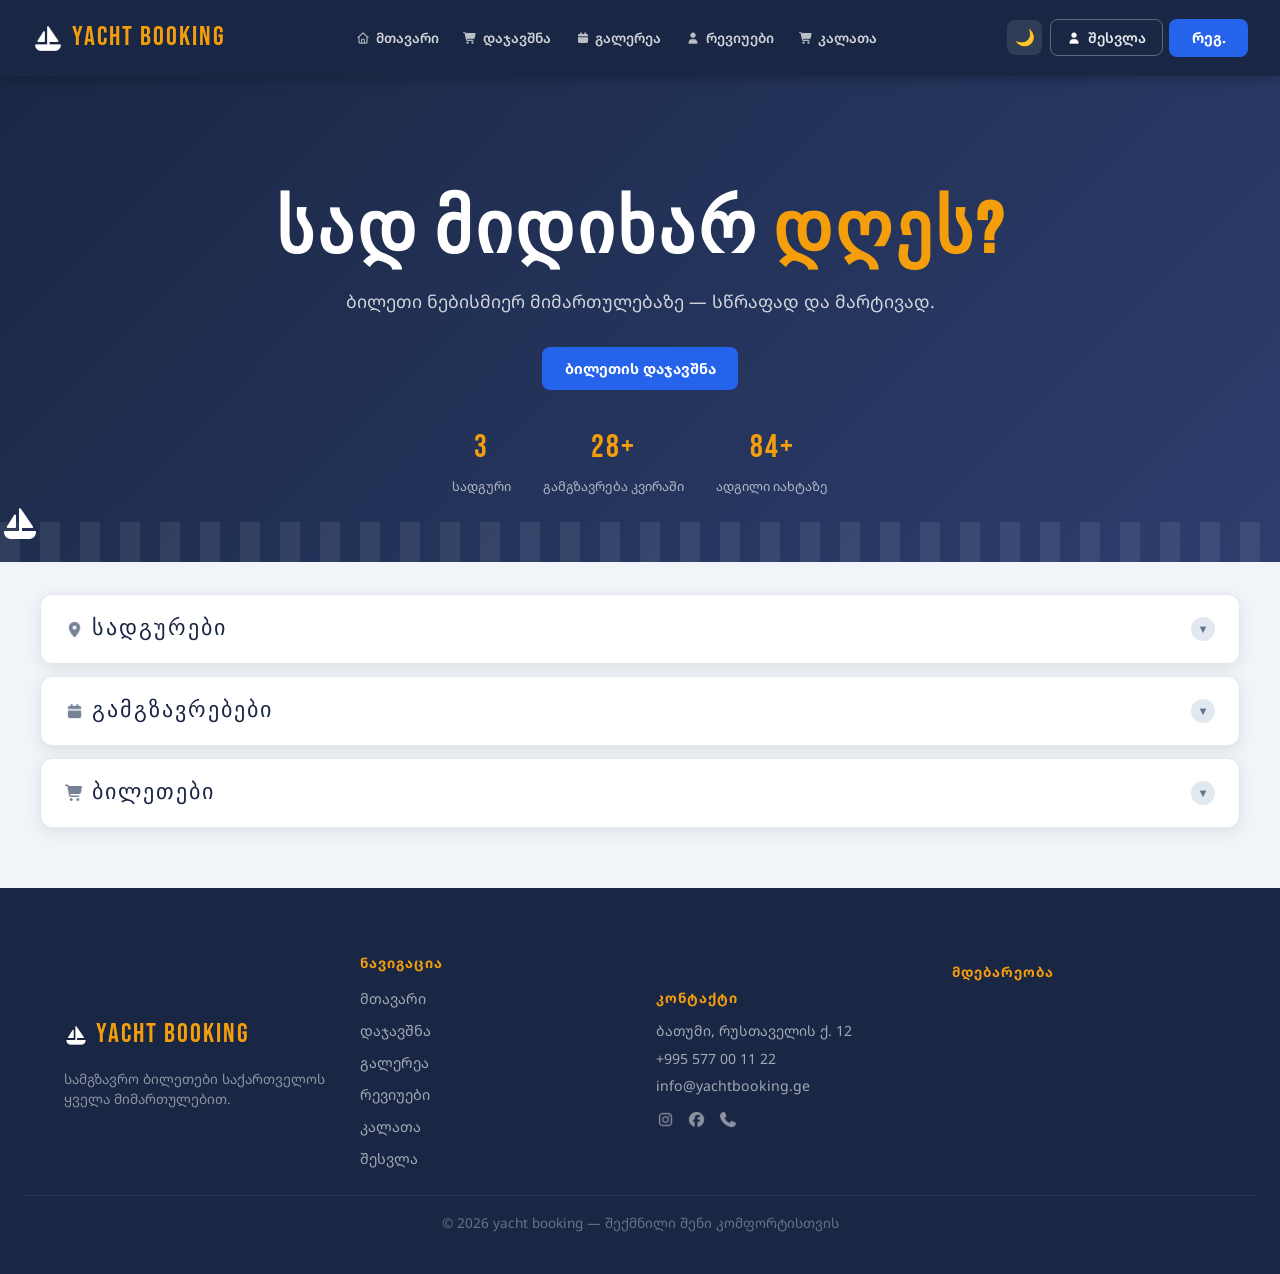
==== commit aed9a600: "init commit" ====
--- a/pages/index.html
+++ b/pages/index.html
@@ -124,7 +124,6 @@
           <a href="../pages/reviews.html"
             ><img src="../assets/icons/user-solid.png" alt="" />რევიუები</a
           >
-
           <a href="../pages/cart.html"
             ><img src="../assets/icons/cart.png" alt="" />კალათა</a
           >
@@ -171,7 +170,6 @@
         <a href="../pages/reviews.html" class="mob-link"
           ><img src="../assets/icons/user-solid.png" alt="" />რევიუები</a
         >
-
         <a href="../pages/cart.html" class="mob-link"
           ><img src="../assets/icons/cart.png" alt="" />კალათა</a
         >
@@ -191,6 +189,7 @@
           <button class="tab-btn active" id="tabLogin">შესვლა</button>
           <button class="tab-btn" id="tabRegister">რეგისტრაცია</button>
         </div>
+        <!-- LOGIN FORM -->
         <div id="loginForm" class="auth-form">
           <h2>კეთილი იყოს შენი დაბრუნება</h2>
           <div class="form-group">
@@ -216,6 +215,7 @@
           </button>
           <div id="loginMsg" class="auth-msg hidden"></div>
         </div>
+        <!-- REGISTER FORM -->
         <div id="registerForm" class="auth-form hidden">
           <h2>ახალი ანგარიში</h2>
           <div class="form-group">
@@ -282,7 +282,7 @@
           </div>
           <div class="hero-stat">
             <span class="hero-stat-num">84+</span>
-            <span class="hero-stat-label">ადგილი ვაგონში</span>
+            <span class="hero-stat-label">ადგილი იახტაზე</span>
           </div>
         </div>
       </div>
@@ -397,7 +397,6 @@
             <li><a href="../pages/booking.html">დაჯავშნა</a></li>
             <li><a href="../pages/gallery.html">გალერეა</a></li>
             <li><a href="../pages/reviews.html">რევიუები</a></li>
-
             <li><a href="../pages/cart.html">კალათა</a></li>
             <li><a href="../pages/login.html">შესვლა</a></li>
           </ul>
@@ -443,7 +442,7 @@
 
     <script src="../scripts/app.js" type="module"></script>
     <script>
-      // Accordion
+      // Accordion - section გახსნა/დახურვა
       document.querySelectorAll(".accordion-header").forEach((h) => {
         h.addEventListener("click", () => {
           const id = h.dataset.target;
@@ -455,13 +454,24 @@
           if (!wasOpen) sec.classList.add("open");
         });
       });
-      // hash-ით გახსნა (#stations, #departures)
+
+      // URL hash-ით გახსნა (#stations, #departures, #tickets)
       const hash = window.location.hash.replace("#", "");
       if (hash) {
-        const t = document.getElementById(`acc-${hash}`);
-        if (t) {
-          t.classList.add("open");
-          setTimeout(() => t.scrollIntoView({ behavior: "smooth" }), 150);
+        const targetMap = {
+          stations: "acc-stations",
+          departures: "acc-departures",
+          tickets: "acc-tickets",
+        };
+        const accId = targetMap[hash];
+        if (accId) {
+          const sec = document.getElementById(accId);
+          if (sec) {
+            sec.classList.add("open");
+            setTimeout(() => {
+              sec.scrollIntoView({ behavior: "smooth", block: "start" });
+            }, 150);
+          }
         }
       }
     </script>
--- a/styles/style.css
+++ b/styles/style.css
@@ -1659,3 +1659,115 @@
   color: rgba(255, 255, 255, 0.65);
 }
 /* #endregion HERO STATS */
+
+/* ============================================================ */
+/* FIX: Auth state visibility - გასვლა ღილაკი ყოველთვის ჩანდეს */
+/* ============================================================ */
+
+/* userInfo და guestBtns: hidden კლასი JS-ით მოიხსნება */
+#userInfo,
+#guestBtns {
+  display: flex;
+  align-items: center;
+  gap: 0.4rem;
+}
+
+#userInfo.hidden,
+#guestBtns.hidden {
+  display: none !important;
+}
+
+/* header-actions-ში ავტ ბლოკი ყოველთვის ხილული */
+.header-actions #userInfo,
+.header-actions #guestBtns {
+  flex-shrink: 0;
+}
+
+/* ============================================================ */
+/* FIX: Login page - form spacing */
+/* ============================================================ */
+.auth-form-page {
+  padding-top: 0.25rem;
+}
+
+/* ვიზუალური გამყოფი ტაბებსა და ფორმს შორის */
+.auth-tabs {
+  border-bottom: 1px solid var(--border);
+  padding-bottom: 1.25rem;
+}
+
+/* ============================================================ */
+/* FIX: Gallery dataset info */
+/* ============================================================ */
+.gallery-item .gallery-badge {
+  display: inline-block;
+  background: var(--navy);
+  color: var(--accent);
+  font-size: 0.7rem;
+  font-weight: 700;
+  padding: 0.15rem 0.5rem;
+  border-radius: 999px;
+  margin-bottom: 0.3rem;
+  letter-spacing: 0.5px;
+}
+
+.gallery-meta {
+  display: flex;
+  flex-direction: column;
+  gap: 0.15rem;
+}
+
+.gallery-meta-row {
+  display: flex;
+  gap: 0.4rem;
+  font-size: 0.78rem;
+  color: var(--text-light);
+}
+
+.gallery-meta-row span:first-child {
+  font-weight: 700;
+  color: var(--text);
+  min-width: 3.5rem;
+}
+
+/* ============================================================ */
+/* FIX: Responsive header - ensure auth buttons always visible  */
+/* ============================================================ */
+@media (max-width: 56.25rem) {
+  .header-actions {
+    flex-wrap: nowrap;
+    gap: 0.3rem;
+  }
+  
+  #userInfo,
+  #guestBtns {
+    display: flex !important;
+    align-items: center;
+    gap: 0.3rem;
+  }
+
+  #userInfo.hidden,
+  #guestBtns.hidden {
+    display: none !important;
+  }
+
+  .welcome-text {
+    display: none; /* სახელი მობილურზე იმარტივება */
+  }
+
+  .btn-outline.small {
+    padding: 0.35rem 0.6rem;
+    font-size: 0.78rem;
+    white-space: nowrap;
+  }
+}
+
+@media (max-width: 37.5rem) {
+  .btn-outline {
+    padding: 0.35rem 0.55rem;
+  }
+  
+  .btn-outline .btn-icon {
+    display: none; /* icon იმარტივება პატარა ეკრანზე */
+  }
+}
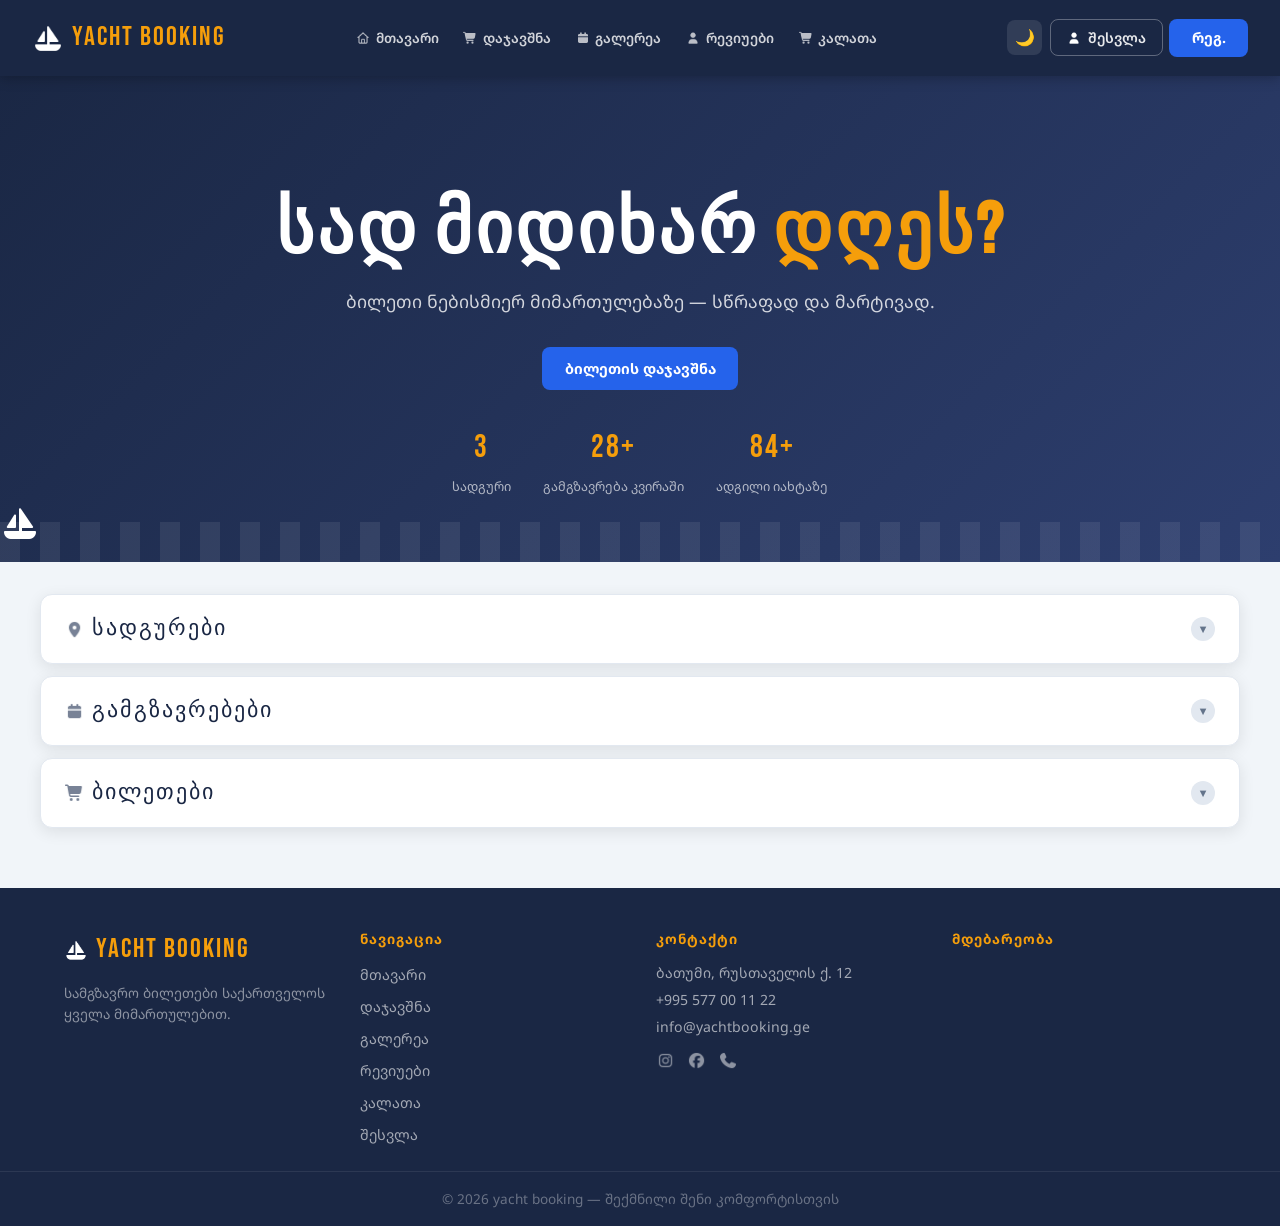
==== commit 0b29ad51: "init commit" ====
--- a/pages/index.html
+++ b/pages/index.html
@@ -9,6 +9,9 @@
       rel="stylesheet"
     />
     <link rel="stylesheet" href="../styles/style.css" />
+
+    <link rel="icon" type="image/png" href="../assets/icons/ship.png" />
+
     <style>
       .accordion-section {
         border: 1px solid var(--border);
--- a/styles/style.css
+++ b/styles/style.css
@@ -1,6 +1,4 @@
 /* #region VARIABLES & THEMES */
-/* CSS VARIABLES - light theme (default)
-   data-theme="dark" ატრიბუტი html-ზე dark theme-ია*/
 :root {
   --navy: #1a2744;
   --blue: #2563eb;
@@ -19,7 +17,6 @@
   --input-bg: #ffffff;
 }
 
-/* Dark theme: html[data-theme="dark"] ყველა ვარიაბელს ხელახლა განსაზღვრავს */
 [data-theme="dark"] {
   --bg: #0f172a;
   --bg-alt: #1e293b;
@@ -60,7 +57,6 @@
   width: 100%;
   max-width: 100%;
   overflow-x: hidden;
-  /* fixed header-ის გამო - კონტენტი header-ქვემოთ იწყება */
   padding-top: 4rem;
 }
 /* #endregion RESET & BASE */
@@ -89,7 +85,6 @@
   gap: 2rem;
 }
 
-/* ლოგო */
 .logo {
   display: flex;
   align-items: center;
@@ -101,14 +96,16 @@
   text-decoration: none;
 }
 
+a.logo {
+  text-decoration: none;
+}
+
 .logo-icon {
   width: 2rem;
   height: 2rem;
-  /* icon-ებია თეთრ/მუქ ფონზე - brightness filter-ით ვაქცევთ თეთრად */
   filter: brightness(0) invert(1);
 }
 
-/* ნავიგაცია */
 nav {
   display: flex;
   gap: 0.25rem;
@@ -150,14 +147,17 @@
   filter: brightness(0) saturate(100%) invert(70%) sepia(80%) hue-rotate(0deg);
 }
 
-/* ჰედერის მარჯვენა ბლოკი */
+.active-link {
+  color: var(--accent) !important;
+}
+
 .header-actions {
   display: flex;
   align-items: center;
   gap: 0.5rem;
-}
-
-/* თემის ღილაკი */
+  flex-wrap: nowrap;
+}
+
 .icon-btn {
   background: rgba(255, 255, 255, 0.1);
   border: none;
@@ -176,12 +176,18 @@
   background: rgba(255, 255, 255, 0.2);
 }
 
-/* Auth ბლოკი */
+/* Auth ბლოკი — JS inline style-ით აკონტროლებს display-ს */
 #guestBtns,
 #userInfo {
   display: flex;
   align-items: center;
   gap: 0.4rem;
+  flex-shrink: 0;
+}
+
+#userInfo.hidden,
+#guestBtns.hidden {
+  display: none !important;
 }
 
 .welcome-text {
@@ -190,7 +196,6 @@
   font-weight: 600;
 }
 
-/* ჰამბურგერი - default hidden, მობილურზე ჩნდება */
 .burger {
   display: none;
   background: rgba(255, 255, 255, 0.1);
@@ -206,7 +211,6 @@
   filter: brightness(0) invert(1);
 }
 
-/* მობილური მენიუ */
 .mobile-nav {
   display: none;
   flex-direction: column;
@@ -277,6 +281,7 @@
   font-size: 0.88rem;
   font-weight: 600;
   cursor: pointer;
+  text-decoration: none;
   transition: background 0.2s;
 }
 
@@ -335,7 +340,6 @@
   transform: translateY(-1px);
 }
 
-/* საძებნი ღილაკი - icon-only */
 .btn-search {
   background: var(--blue);
   border: none;
@@ -350,14 +354,13 @@
 .btn-search img {
   width: 1rem;
   height: 1rem;
-  filter: brightness(0) invert(1); /* თეთრი icon */
+  filter: brightness(0) invert(1);
 }
 
 .btn-search:hover {
   background: var(--blue-dark);
 }
 
-/* ღილაკების icon სიზი */
 .btn-icon {
   width: 14px;
   height: 14px;
@@ -373,7 +376,7 @@
 /* #region AUTH MODAL */
 .modal-overlay {
   position: fixed;
-  inset: 0; /* top/right/bottom/left: 0 */
+  inset: 0;
   background: rgba(0, 0, 0, 0.55);
   z-index: 200;
   display: flex;
@@ -417,7 +420,6 @@
   height: 1rem;
 }
 
-/* ტაბ ღილაკები მოდალში */
 .modal-tabs {
   display: flex;
   gap: 0.5rem;
@@ -438,7 +440,6 @@
   transition: all 0.2s;
 }
 
-/* active ტაბი ლურჯი ბორდერი */
 .tab-btn.active {
   border-color: var(--blue);
   color: var(--blue);
@@ -478,14 +479,12 @@
 .accent {
   color: var(--accent);
 }
-
 .hero p {
   font-size: 1.1rem;
   opacity: 0.8;
   margin-bottom: 2rem;
 }
 
-/* ზღვის ანიმაცია hero-ს ბოლოში */
 .sea-track {
   position: absolute;
   bottom: 0;
@@ -495,7 +494,6 @@
   overflow: hidden;
 }
 
-/* ტალღების ეფექტი CSS-ით */
 .waves-bg {
   position: absolute;
   bottom: 0;
@@ -520,7 +518,6 @@
   }
 }
 
-/* გემი - ship.png ფაილი, მოძრაობს მარცხნიდან მარჯვნივ */
 .ship-anim {
   position: absolute;
   bottom: 12px;
@@ -530,8 +527,7 @@
 .ship-img {
   width: 2.5rem;
   height: auto;
-  filter: brightness(0) invert(1); /* თეთრი გემი ბნელ ფონზე */
-  /* ოდნავი ტივტივი */
+  filter: brightness(0) invert(1);
   animation: shipBob 2s ease-in-out infinite;
 }
 
@@ -553,6 +549,31 @@
     transform: translateY(-4px);
   }
 }
+
+.hero-stats {
+  display: flex;
+  gap: 2rem;
+  justify-content: center;
+  flex-wrap: wrap;
+  margin-top: 2rem;
+}
+
+.hero-stat {
+  text-align: center;
+}
+
+.hero-stat-num {
+  font-family: "Bebas Neue", sans-serif;
+  font-size: 2rem;
+  letter-spacing: 2px;
+  color: var(--accent);
+  display: block;
+}
+
+.hero-stat-label {
+  font-size: 0.8rem;
+  color: rgba(255, 255, 255, 0.65);
+}
 /* #endregion HERO */
 
 /* #region SECTIONS & TYPOGRAPHY */
@@ -560,6 +581,7 @@
   padding: 4rem 1.5rem;
   transition: background 0.3s;
 }
+
 .alt-bg {
   background: var(--bg-alt);
 }
@@ -582,7 +604,6 @@
   padding-left: 0.75rem;
 }
 
-/* dark mode-ში section title ღია */
 [data-theme="dark"] .section-title {
   color: var(--accent);
 }
@@ -590,10 +611,8 @@
 .title-icon {
   width: 1.4rem;
   height: 1.4rem;
-  /* dark mode-ზეც კარგად გამოჩნდეს */
   filter: opacity(0.7);
 }
-
 [data-theme="dark"] .title-icon {
   filter: brightness(0) invert(1) opacity(0.6);
 }
@@ -658,7 +677,6 @@
 .dropdown p:last-child {
   border-bottom: none;
 }
-
 .dropdown p:hover {
   background: rgba(37, 99, 235, 0.08);
   color: var(--blue);
@@ -697,7 +715,6 @@
 [data-theme="dark"] .card h3 {
   color: var(--accent);
 }
-
 .card h4 {
   color: var(--blue);
   font-size: 0.95rem;
@@ -709,7 +726,6 @@
   margin-top: 0.25rem;
 }
 
-/* იახტის ქვე-ბარათი */
 .trainCard {
   background: rgba(37, 99, 235, 0.05);
   border-left: 4px solid var(--blue);
@@ -760,7 +776,9 @@
   letter-spacing: 0.5px;
 }
 
-.form-group input {
+.form-group input,
+.form-group select,
+textarea {
   padding: 0.6rem 0.9rem;
   border: 2px solid var(--border);
   border-radius: 8px;
@@ -774,11 +792,26 @@
     background 0.3s;
 }
 
-.form-group input:focus {
+.form-group input:focus,
+.form-group select:focus,
+textarea:focus {
   border-color: var(--blue);
 }
 
-/* შეტყობინება (success / error) */
+.form-group select {
+  cursor: pointer;
+  width: 100%;
+}
+.form-group select:disabled {
+  opacity: 0.5;
+  cursor: not-allowed;
+}
+
+textarea {
+  resize: vertical;
+  width: 100%;
+}
+
 .auth-msg {
   margin-top: 0.85rem;
   padding: 0.65rem 1rem;
@@ -797,250 +830,20 @@
   color: #991b1b;
   border: 1px solid #fca5a5;
 }
+
 .hidden {
   display: none !important;
 }
 /* #endregion FORMS */
-
-/* #region FOOTER */
-footer {
-  background: var(--header-bg);
-  transition: background 0.3s;
-  padding: 1.5rem;
-}
-
-.footer-inner {
-  max-width: 1200px;
-  margin: 0 auto;
-  display: flex;
-  align-items: center;
-  justify-content: space-between;
-  flex-wrap: wrap;
-  gap: 1rem;
-}
-
-.footer-copy {
-  color: rgba(255, 255, 255, 0.5);
-  font-size: 0.88rem;
-}
-
-.footer-logo {
-  width: 1.5rem !important;
-  height: 1.5rem !important;
-}
-
-.footer-social {
-  display: flex;
-  gap: 0.75rem;
-}
-
-.footer-social a img {
-  width: 1.2rem;
-  height: 1.2rem;
-  filter: brightness(0) invert(1);
-  opacity: 0.5;
-  transition: opacity 0.2s;
-}
-
-.footer-social a:hover img {
-  opacity: 1;
-}
-/* #endregion FOOTER */
-
-/* #region RESPONSIVE */
-@media (max-width: 768px) {
-  /* ნავი იმალება, ჰამბურგერი ჩნდება */
-  nav {
-    display: none;
-  }
-  .burger {
-    display: flex;
-  }
-
-  /* Auth ღილაკების ტექსტი იმარტივება */
-  /* #openRegisterBtn ხილული რჩება ყველა ზომაზე */
-
-  .hero {
-    padding: 6rem 1rem 3.5rem;
-  }
-
-  .section {
-    padding: 2.5rem 1rem;
-  }
-
-  .products {
-    grid-template-columns: 1fr;
-  }
-  .form-grid {
-    grid-template-columns: 1fr;
-  }
-
-  .search-wrap input {
-    width: 100%;
-  }
-  .dropdown {
-    width: 100%;
-  }
-
-  .footer-inner {
-    flex-direction: column;
-    text-align: center;
-  }
-}
-
-/*  RESPONSIVE - Mobile (≤480px) */
-@media (max-width: 480px) {
-  .logo span {
-    font-size: 1.3rem;
-  }
-  .section-title {
-    font-size: 1.7rem;
-  }
-  .form-card {
-    padding: 1.25rem;
-  }
-  .hero h1 {
-    font-size: 2rem;
-  }
-  .modal {
-    padding: 1.5rem;
-  }
-}
-/* #endregion RESPONSIVE */
-
-/* #region select - form-group input-ის იდენტური სტილი */
-.form-group select {
-  padding: 0.6rem 0.9rem;
-  border: 2px solid var(--border);
-  border-radius: 8px;
-  font-family: "Noto Sans Georgian", sans-serif;
-  font-size: 0.95rem;
-  background: var(--input-bg);
-  color: var(--text);
-  outline: none;
-  cursor: pointer;
-  transition:
-    border 0.2s,
-    background 0.3s;
-}
-
-.form-group select:focus {
-  border-color: var(--blue);
-}
-
-.form-group select:disabled {
-  opacity: 0.5;
-  cursor: not-allowed;
-}
-/* LOGO AS LINK */
-a.logo {
-  text-decoration: none;
-}
-
-/* active nav link */
-.active-link {
-  color: var(--accent) !important;
-}
-
-/* FOOTER - 4 სვეტი */
-.footer-inner {
-  max-width: 75rem;
-  margin: 0 auto;
-  padding: 2.5rem 1.5rem 1.5rem;
-  display: grid;
-  grid-template-columns: repeat(4, 1fr);
-  gap: 2rem;
-}
-
-.footer-logo-wrap {
-  margin-bottom: 0.75rem;
-}
-
-.footer-logo {
-  width: 1.5rem !important;
-  height: 1.5rem !important;
-}
-
-.footer-desc {
-  color: rgba(255, 255, 255, 0.5);
-  font-size: 0.85rem;
-  line-height: 1.5;
-}
-
-.footer-heading {
-  color: var(--accent);
-  font-size: 0.85rem;
-  font-weight: 700;
-  letter-spacing: 1px;
-  text-transform: uppercase;
-  margin-bottom: 0.75rem;
-}
-
-.footer-links {
-  list-style: none;
-  display: flex;
-  flex-direction: column;
-  gap: 0.4rem;
-}
-
-.footer-links a {
-  color: rgba(255, 255, 255, 0.6);
-  text-decoration: none;
-  font-size: 0.9rem;
-  transition: color 0.2s;
-}
-
-.footer-links a:hover {
-  color: var(--accent);
-}
-
-.footer-contact {
-  color: rgba(255, 255, 255, 0.6);
-  font-size: 0.88rem;
-  margin-bottom: 0.3rem;
-}
-
-.footer-social {
-  display: flex;
-  gap: 0.75rem;
-  margin-top: 0.75rem;
-}
-
-.footer-social a img {
-  width: 1.2rem;
-  height: 1.2rem;
-  filter: brightness(0) invert(1);
-  opacity: 0.5;
-  transition: opacity 0.2s;
-}
-
-.footer-social a:hover img {
-  opacity: 1;
-}
-
-/* Google Maps embed */
-.footer-map iframe {
-  width: 100%;
-  height: 10rem;
-  border: 0;
-  border-radius: 0.5rem;
-}
-
-.footer-bottom {
-  border-top: 1px solid rgba(255, 255, 255, 0.08);
-  text-align: center;
-  padding: 1rem 1.5rem;
-  color: rgba(255, 255, 255, 0.35);
-  font-size: 0.85rem;
-}
-/* #endregion FOOTER */
 
 /* #region LOGIN PAGE */
 .auth-page {
   min-height: calc(100vh - 9rem);
   display: flex;
+  flex-direction: column;
   align-items: center;
   justify-content: center;
+  gap: 1.5rem;
   padding: 3rem 1.5rem;
 }
 
@@ -1059,6 +862,8 @@
   display: flex;
   gap: 0.5rem;
   margin-bottom: 2rem;
+  border-bottom: 1px solid var(--border);
+  padding-bottom: 1.25rem;
 }
 
 .auth-tab {
@@ -1088,6 +893,10 @@
   color: var(--text);
 }
 
+.auth-form-page .form-group {
+  margin-bottom: 0.85rem;
+}
+
 .auth-sub {
   color: var(--text-light);
   font-size: 0.9rem;
@@ -1106,9 +915,69 @@
   font-weight: 700;
   text-decoration: none;
 }
-
 .auth-switch a:hover {
   text-decoration: underline;
+}
+
+/* localStorage info panel */
+.token-info-wrap {
+  width: 100%;
+  max-width: 28rem;
+  margin: 0 auto;
+}
+
+.token-card {
+  background: var(--card-bg);
+  border: 1px solid var(--border);
+  border-radius: 0.75rem;
+  padding: 1.25rem 1.5rem;
+  box-shadow: var(--shadow);
+  transition: background 0.3s;
+}
+
+.token-section-title {
+  font-size: 0.72rem;
+  font-weight: 700;
+  text-transform: uppercase;
+  letter-spacing: 1px;
+  color: var(--text-light);
+  margin-bottom: 0.75rem;
+}
+
+.token-row {
+  display: flex;
+  align-items: flex-start;
+  justify-content: space-between;
+  gap: 0.75rem;
+  padding: 0.5rem 0;
+  border-bottom: 1px solid var(--border);
+  font-size: 0.84rem;
+}
+
+.token-row:last-child {
+  border-bottom: none;
+}
+.token-label {
+  font-weight: 700;
+  color: var(--text-light);
+  flex-shrink: 0;
+}
+.token-value {
+  color: var(--text);
+  word-break: break-all;
+  text-align: right;
+}
+.token-mono {
+  font-family: monospace;
+  font-size: 0.76rem;
+  color: var(--blue);
+}
+.token-status-in {
+  color: #059669;
+  font-weight: 700;
+}
+.token-status-out {
+  color: var(--text-light);
 }
 /* #endregion LOGIN PAGE */
 
@@ -1186,51 +1055,26 @@
   font-size: 0.9rem;
   color: var(--text);
 }
-
 .review-date {
   font-size: 0.78rem;
   color: var(--text-light);
 }
-
 .review-stars {
   margin-left: auto;
   color: var(--accent);
   font-size: 0.85rem;
   white-space: nowrap;
 }
-
 .review-text {
   font-size: 0.88rem;
   color: var(--text-light);
   line-height: 1.6;
 }
-
 .review-form-card {
   margin-top: 1rem;
 }
-
 .form-group-full {
   grid-column: 1 / -1;
-}
-
-textarea {
-  padding: 0.6rem 0.9rem;
-  border: 2px solid var(--border);
-  border-radius: 0.5rem;
-  font-family: "Noto Sans Georgian", sans-serif;
-  font-size: 0.95rem;
-  background: var(--input-bg);
-  color: var(--text);
-  outline: none;
-  resize: vertical;
-  width: 100%;
-  transition:
-    border 0.2s,
-    background 0.3s;
-}
-
-textarea:focus {
-  border-color: var(--blue);
 }
 /* #endregion REVIEWS PAGE */
 
@@ -1260,197 +1104,113 @@
   margin: 1rem 0;
   animation: shipBob 2s ease-in-out infinite;
 }
-
 .lost-ship-img {
   width: 3.5rem;
   filter: opacity(0.4);
 }
-
 .not-found-inner h2 {
   font-size: 1.4rem;
   font-weight: 700;
   margin-bottom: 0.75rem;
   color: var(--text);
 }
-
 .not-found-inner p {
   color: var(--text-light);
   margin-bottom: 2rem;
   font-size: 0.95rem;
 }
-
-/* select სტილი */
-.form-group select {
-  padding: 0.6rem 0.9rem;
-  border: 2px solid var(--border);
+/* #endregion PAGE 404 */
+
+/* #region FOOTER */
+footer {
+  background: var(--header-bg);
+  transition: background 0.3s;
+}
+
+.footer-inner {
+  max-width: 75rem;
+  margin: 0 auto;
+  padding: 2.5rem 1.5rem 1.5rem;
+  display: grid;
+  grid-template-columns: repeat(4, 1fr);
+  gap: 2rem;
+}
+
+.footer-logo-wrap {
+  margin-bottom: 0.75rem;
+}
+.footer-logo {
+  width: 1.5rem !important;
+  height: 1.5rem !important;
+}
+.footer-desc {
+  color: rgba(255, 255, 255, 0.5);
+  font-size: 0.85rem;
+  line-height: 1.5;
+}
+
+.footer-heading {
+  color: var(--accent);
+  font-size: 0.85rem;
+  font-weight: 700;
+  letter-spacing: 1px;
+  text-transform: uppercase;
+  margin-bottom: 0.75rem;
+}
+
+.footer-links {
+  list-style: none;
+  display: flex;
+  flex-direction: column;
+  gap: 0.4rem;
+}
+.footer-links a {
+  color: rgba(255, 255, 255, 0.6);
+  text-decoration: none;
+  font-size: 0.9rem;
+  transition: color 0.2s;
+}
+.footer-links a:hover {
+  color: var(--accent);
+}
+
+.footer-contact {
+  color: rgba(255, 255, 255, 0.6);
+  font-size: 0.88rem;
+  margin-bottom: 0.3rem;
+}
+
+.footer-social {
+  display: flex;
+  gap: 0.75rem;
+  margin-top: 0.75rem;
+}
+.footer-social a img {
+  width: 1.2rem;
+  height: 1.2rem;
+  filter: brightness(0) invert(1);
+  opacity: 0.5;
+  transition: opacity 0.2s;
+}
+.footer-social a:hover img {
+  opacity: 1;
+}
+
+.footer-map iframe {
+  width: 100%;
+  height: 10rem;
+  border: 0;
   border-radius: 0.5rem;
-  font-family: "Noto Sans Georgian", sans-serif;
-  font-size: 0.95rem;
-  background: var(--input-bg);
-  color: var(--text);
-  outline: none;
-  cursor: pointer;
-  width: 100%;
-  transition:
-    border 0.2s,
-    background 0.3s;
-}
-
-.form-group select:focus {
-  border-color: var(--blue);
-}
-
-.form-group select:disabled {
-  opacity: 0.5;
-  cursor: not-allowed;
-}
-/* #endregion PAGE 404 */
-
-/* #region RESPONSIVE - PAGE SPECIFIC */
-/* RESPONSIVE - 1100px - nav icon-ები ვმალავთ, ტექსტი რჩება */
-@media (max-width: 68.75rem) {
-  nav a img {
-    display: none;
-  }
-  nav a {
-    padding: 0.4rem 0.5rem;
-    font-size: 0.82rem;
-  }
-}
-
-/*  RESPONSIVE - tablet (900px) - nav იმალება, burger ჩნდება
-   auth ღილაკები ყოველთვის ჩანს */
-@media (max-width: 56.25rem) {
-  nav {
-    display: none;
-  }
-  .burger {
-    display: flex;
-  }
-
-  /* header-actions ყოველთვის ჩანს - შესვლა/რეგ ჩათვლით */
-  .header-actions {
-    display: flex;
-    align-items: center;
-    gap: 0.4rem;
-  }
-
-  #guestBtns,
-  #userInfo {
-    display: flex !important;
-  }
-
-  /* section-ები */
-  .section {
-    padding: 2.5rem 1rem;
-  }
-
-  .products {
-    grid-template-columns: 1fr 1fr;
-  }
-
-  .form-grid {
-    grid-template-columns: 1fr;
-  }
-
-  .footer-inner {
-    grid-template-columns: 1fr 1fr;
-    gap: 1.5rem;
-    padding: 2rem 1.5rem;
-  }
-
-  .reviews-grid {
-    grid-template-columns: 1fr 1fr;
-  }
-
-  .booking-page {
-    padding: 2rem 1rem;
-  }
-
-  .reviews-page {
-    padding: 2rem 1rem;
-  }
-
-  .auth-container {
-    padding: 1.5rem;
-  }
-
-  .hero {
-    padding: 3.5rem 1.5rem 3rem;
-  }
-}
-
-/* RESPONSIVE - mobile (600px) */
-@media (max-width: 37.5rem) {
-  .header-inner {
-    padding: 0.6rem 1rem;
-  }
-
-  .logo span {
-    font-size: 1.3rem;
-  }
-
-  /* შესვლა ღილაკის ტექსტი პატარდება */
-  .btn-outline {
-    padding: 0.4rem 0.6rem;
-    font-size: 0.78rem;
-  }
-
-  .btn-main {
-    padding: 0.4rem 0.75rem;
-    font-size: 0.82rem;
-  }
-
-  .products {
-    grid-template-columns: 1fr;
-  }
-
-  .footer-inner {
-    grid-template-columns: 1fr;
-    padding: 1.5rem 1rem;
-  }
-
-  .reviews-grid {
-    grid-template-columns: 1fr;
-  }
-
-  .section-title {
-    font-size: 1.7rem;
-  }
-
-  .form-card {
-    padding: 1.25rem;
-  }
-
-  .hero h1 {
-    font-size: 2.2rem;
-  }
-
-  .auth-container {
-    padding: 1.25rem;
-  }
-
-  .page-title {
-    font-size: 1.8rem;
-  }
-
-  .not-found-num {
-    font-size: 5rem;
-  }
-
-  .modal {
-    padding: 1.5rem;
-  }
-
-  .search-wrap input {
-    width: 100%;
-  }
-
-  .dropdown {
-    width: 100%;
-  }
-}
-/* #endregion RESPONSIVE - PAGE SPECIFIC */
+}
+
+.footer-bottom {
+  border-top: 1px solid rgba(255, 255, 255, 0.08);
+  text-align: center;
+  padding: 1rem 1.5rem;
+  color: rgba(255, 255, 255, 0.35);
+  font-size: 0.85rem;
+}
+/* #endregion FOOTER */
 
 /* #region CALENDAR */
 .calendar-wrap {
@@ -1468,20 +1228,16 @@
   transition: background 0.3s;
 }
 
-/* კლასი JS-ში toggle-ავს */
 .calendar-wrap.cal-open {
   display: block;
 }
-/* #endregion CALENDAR */
-
-/* #region CALENDAR LAYOUT */
+
 .cal-header {
   display: flex;
   align-items: center;
   justify-content: space-between;
   margin-bottom: 0.75rem;
 }
-
 .cal-title {
   font-weight: 700;
   font-size: 0.95rem;
@@ -1539,27 +1295,23 @@
   background: rgba(37, 99, 235, 0.1);
   color: var(--blue);
 }
-
 .cal-cell.today {
   font-weight: 700;
   color: var(--blue);
 }
-
 .cal-cell.selected {
   background: var(--blue);
   color: white;
   font-weight: 700;
 }
-
 .cal-cell.past {
   opacity: 0.3;
   cursor: not-allowed;
 }
-
 .cal-cell.empty {
   cursor: default;
 }
-/* #endregion CALENDAR LAYOUT */
+/* #endregion CALENDAR */
 
 /* #region ACCORDION */
 .accordion-section {
@@ -1571,6 +1323,7 @@
   box-shadow: var(--shadow);
   transition: background 0.3s;
 }
+
 .accordion-header {
   display: flex;
   align-items: center;
@@ -1579,9 +1332,11 @@
   cursor: pointer;
   user-select: none;
 }
+
 .accordion-header:hover {
   background: rgba(37, 99, 235, 0.04);
 }
+
 .accordion-title {
   font-family: "Bebas Neue", sans-serif;
   font-size: 1.4rem;
@@ -1591,6 +1346,7 @@
   align-items: center;
   gap: 0.5rem;
 }
+
 [data-theme="dark"] .accordion-title {
   color: var(--accent);
 }
@@ -1602,6 +1358,7 @@
 [data-theme="dark"] .accordion-title img {
   filter: brightness(0) invert(1);
 }
+
 .accordion-arrow {
   width: 1.5rem;
   height: 1.5rem;
@@ -1617,16 +1374,19 @@
     background 0.2s;
   flex-shrink: 0;
 }
+
 .accordion-section.open .accordion-arrow {
   transform: rotate(180deg);
   background: var(--blue);
   color: white;
 }
+
 .accordion-body {
   display: none;
   padding: 0 1.5rem 1.5rem;
   border-top: 1px solid var(--border);
 }
+
 .accordion-section.open .accordion-body {
   display: block;
 }
@@ -1635,114 +1395,26 @@
 }
 /* #endregion ACCORDION */
 
-/* #region HERO STATS */
-/* Hero stats */
-.hero-stats {
-  display: flex;
-  gap: 2rem;
-  justify-content: center;
-  flex-wrap: wrap;
-  margin-top: 2rem;
-}
-.hero-stat {
-  text-align: center;
-}
-.hero-stat-num {
-  font-family: "Bebas Neue", sans-serif;
-  font-size: 2rem;
-  letter-spacing: 2px;
-  color: var(--accent);
-  display: block;
-}
-.hero-stat-label {
-  font-size: 0.8rem;
-  color: rgba(255, 255, 255, 0.65);
-}
-/* #endregion HERO STATS */
-
-/* ============================================================ */
-/* FIX: Auth state visibility - გასვლა ღილაკი ყოველთვის ჩანდეს */
-/* ============================================================ */
-
-/* userInfo და guestBtns: hidden კლასი JS-ით მოიხსნება */
-#userInfo,
-#guestBtns {
-  display: flex;
-  align-items: center;
-  gap: 0.4rem;
-}
-
-#userInfo.hidden,
-#guestBtns.hidden {
-  display: none !important;
-}
-
-/* header-actions-ში ავტ ბლოკი ყოველთვის ხილული */
-.header-actions #userInfo,
-.header-actions #guestBtns {
-  flex-shrink: 0;
-}
-
-/* ============================================================ */
-/* FIX: Login page - form spacing */
-/* ============================================================ */
-.auth-form-page {
-  padding-top: 0.25rem;
-}
-
-/* ვიზუალური გამყოფი ტაბებსა და ფორმს შორის */
-.auth-tabs {
-  border-bottom: 1px solid var(--border);
-  padding-bottom: 1.25rem;
-}
-
-/* ============================================================ */
-/* FIX: Gallery dataset info */
-/* ============================================================ */
-.gallery-item .gallery-badge {
-  display: inline-block;
-  background: var(--navy);
-  color: var(--accent);
-  font-size: 0.7rem;
-  font-weight: 700;
-  padding: 0.15rem 0.5rem;
-  border-radius: 999px;
-  margin-bottom: 0.3rem;
-  letter-spacing: 0.5px;
-}
-
-.gallery-meta {
-  display: flex;
-  flex-direction: column;
-  gap: 0.15rem;
-}
-
-.gallery-meta-row {
-  display: flex;
-  gap: 0.4rem;
-  font-size: 0.78rem;
-  color: var(--text-light);
-}
-
-.gallery-meta-row span:first-child {
-  font-weight: 700;
-  color: var(--text);
-  min-width: 3.5rem;
-}
-
-/* ============================================================ */
-/* FIX: Responsive header - ensure auth buttons always visible  */
-/* ============================================================ */
+/* #region RESPONSIVE */
+@media (max-width: 68.75rem) {
+  nav a img {
+    display: none;
+  }
+  nav a {
+    padding: 0.4rem 0.5rem;
+    font-size: 0.82rem;
+  }
+}
+
 @media (max-width: 56.25rem) {
+  nav {
+    display: none;
+  }
+  .burger {
+    display: flex;
+  }
+
   .header-actions {
-    flex-wrap: nowrap;
-    gap: 0.3rem;
-  }
-  
-  #userInfo,
-  #guestBtns {
-    display: flex !important;
-    align-items: center;
     gap: 0.3rem;
   }
 
@@ -1752,7 +1424,7 @@
   }
 
   .welcome-text {
-    display: none; /* სახელი მობილურზე იმარტივება */
+    display: none;
   }
 
   .btn-outline.small {
@@ -1760,14 +1432,98 @@
     font-size: 0.78rem;
     white-space: nowrap;
   }
+
+  .section {
+    padding: 2.5rem 1rem;
+  }
+  .products {
+    grid-template-columns: 1fr 1fr;
+  }
+  .form-grid {
+    grid-template-columns: 1fr;
+  }
+
+  .footer-inner {
+    grid-template-columns: 1fr 1fr;
+    gap: 1.5rem;
+    padding: 2rem 1.5rem;
+  }
+
+  .reviews-grid {
+    grid-template-columns: 1fr 1fr;
+  }
+  .booking-page {
+    padding: 2rem 1rem;
+  }
+  .reviews-page {
+    padding: 2rem 1rem;
+  }
+  .auth-container {
+    padding: 1.5rem;
+  }
+  .hero {
+    padding: 3.5rem 1.5rem 3rem;
+  }
 }
 
 @media (max-width: 37.5rem) {
+  .header-inner {
+    padding: 0.6rem 1rem;
+  }
+  .logo span {
+    font-size: 1.3rem;
+  }
+
   .btn-outline {
-    padding: 0.35rem 0.55rem;
-  }
-  
+    padding: 0.4rem 0.6rem;
+    font-size: 0.78rem;
+  }
   .btn-outline .btn-icon {
-    display: none; /* icon იმარტივება პატარა ეკრანზე */
-  }
-}+    display: none;
+  }
+  .btn-main {
+    padding: 0.4rem 0.75rem;
+    font-size: 0.82rem;
+  }
+
+  .products {
+    grid-template-columns: 1fr;
+  }
+  .footer-inner {
+    grid-template-columns: 1fr;
+    padding: 1.5rem 1rem;
+  }
+  .reviews-grid {
+    grid-template-columns: 1fr;
+  }
+
+  .section-title {
+    font-size: 1.7rem;
+  }
+  .form-card {
+    padding: 1.25rem;
+  }
+  .hero h1 {
+    font-size: 2.2rem;
+  }
+  .auth-container {
+    padding: 1.25rem;
+  }
+  .page-title {
+    font-size: 1.8rem;
+  }
+  .not-found-num {
+    font-size: 5rem;
+  }
+  .modal {
+    padding: 1.5rem;
+  }
+
+  .search-wrap input {
+    width: 100%;
+  }
+  .dropdown {
+    width: 100%;
+  }
+}
+/* #endregion RESPONSIVE */
